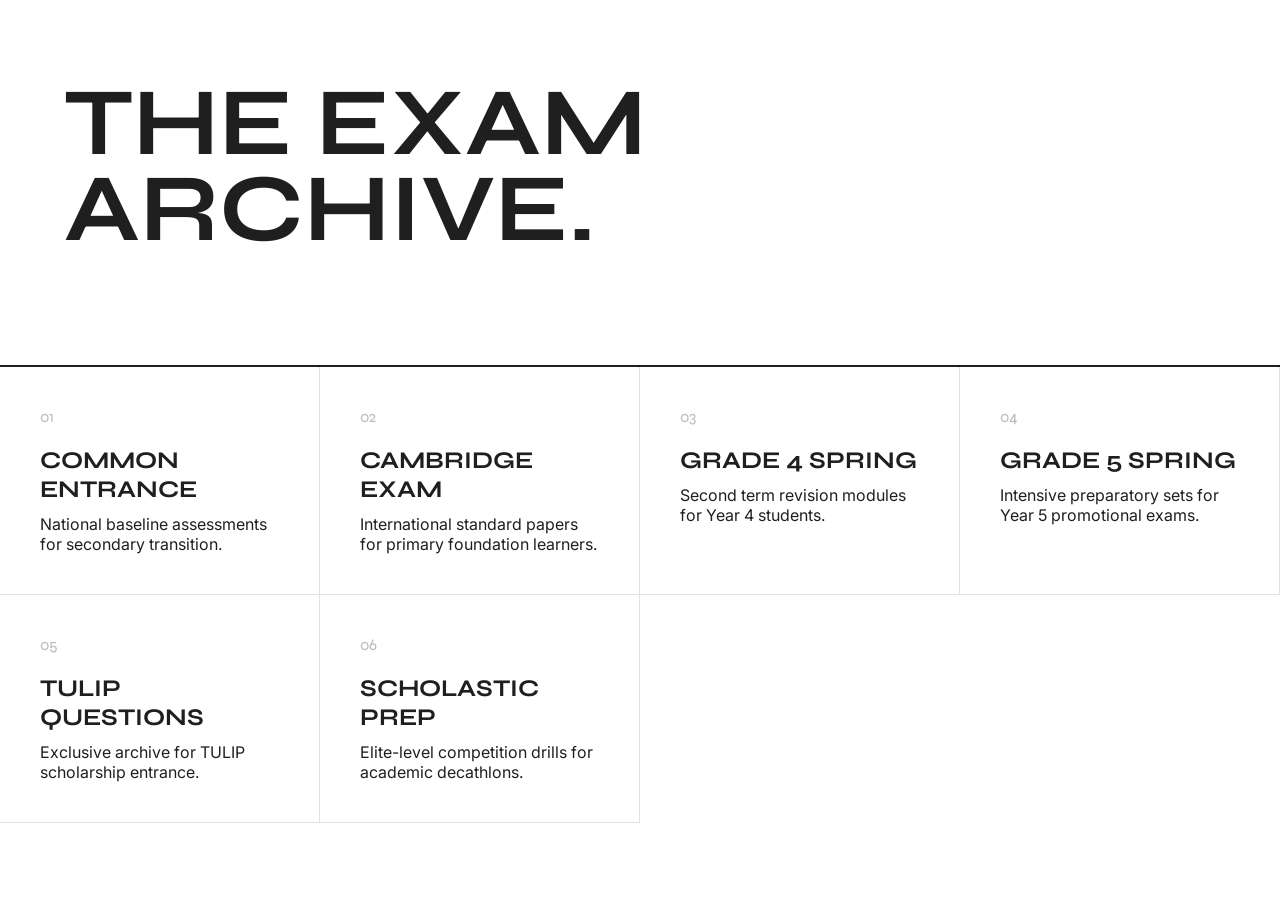
==== index.html @ a0274785 "update" ====
<!DOCTYPE html>
<html lang="en">
<head>
    <meta charset="UTF-8">
    <meta name="viewport" content="width=device-width, initial-scale=1.0">
    <title>Prep Portal | 2026</title>
    
    <link rel="preconnect" href="https://fonts.googleapis.com">
    <link rel="preconnect" href="https://fonts.gstatic.com" crossorigin>
    <link href="https://fonts.googleapis.com/css2?family=Inter:wght@400;500&family=Syne:wght@800&display=swap" rel="stylesheet">

    <style>
        :root {
            --bg-color: #ffffff;
            --app-bg: #f3f4f6;
            --primary-blue: #0b57d0;
            --text-main: #1f1f1f;
            --text-light: #444746;
            --border-color: #e0e2e0;
        }

        * { box-sizing: border-box; margin: 0; padding: 0; }
        
        body {
            font-family: 'Inter', sans-serif;
            background-color: var(--bg-color);
            color: var(--text-main);
            overflow-x: hidden;
        }

        header { padding: 80px 5%; }

        h1 {
            font-family: 'Syne', sans-serif;
            font-size: clamp(2.5rem, 10vw, 6rem);
            line-height: 0.9;
            text-transform: uppercase;
            margin-bottom: 2rem;
        }

        /* Responsive Grid Logic */
        .main-content { border-top: 2px solid var(--text-main); }
        .grid {
            display: grid;
            grid-template-columns: repeat(auto-fit, minmax(300px, 1fr));
        }

        .card {
            border-right: 1px solid var(--border-color);
            border-bottom: 1px solid var(--border-color);
            padding: 40px;
            text-decoration: none;
            color: inherit;
            position: relative;
            background: var(--bg-color);
            transition: background 0.4s ease;
        }

        /* Hover animation remains punchy */
        .card::before {
            content: '';
            position: absolute;
            top: 0; left: 0; width: 100%; height: 0;
            background: var(--primary-blue);
            transition: height 0.3s ease;
        }
        .card:hover::before { height: 100%; }
        .card:hover { color: white; }

        .card-inner { position: relative; z-index: 1; }
        .card-num { font-family: 'Syne', sans-serif; opacity: 0.3; display: block; margin-bottom: 20px; }
        .card h2 { font-family: 'Syne', sans-serif; font-size: 1.5rem; text-transform: uppercase; margin-bottom: 10px; }

        /* Media Query for Mobile Optimization */
        @media (max-width: 600px) {
            header { padding: 40px 5%; }
            .card { padding: 30px; }
            h1 { margin-bottom: 1rem; }
        }
    </style>
</head>
<body>

    <header>
        <h1>The Exam<br>Archive.</h1>
    </header>

    
    <main class="main-content">
        <div class="grid">
            <a href="#" class="card">
                <div class="card-inner">
                    <span class="card-num">01</span>
                    <h2>Common Entrance</h2>
                    <p>National baseline assessments for secondary transition.</p>
                </div>
            </a>
            <a href="#" class="card">
                <div class="card-inner">
                    <span class="card-num">02</span>
                    <h2>Cambridge Exam</h2>
                    <p>International standard papers for primary foundation learners.</p>
                </div>
            </a>
            <a href="#" class="card">
                <div class="card-inner">
                    <span class="card-num">03</span>
                    <h2>Grade 4 Spring</h2>
                    <p>Second term revision modules for Year 4 students.</p>
                </div>
            </a>
            <a href="./Grade-5-Exam/index.html" class="card">
                <div class="card-inner">
                    <span class="card-num">04</span>
                    <h2>Grade 5 Spring</h2>
                    <p>Intensive preparatory sets for Year 5 promotional exams.</p>
                </div>
            </a>
            <a href="#" class="card">
                <div class="card-inner">
                    <span class="card-num">05</span>
                    <h2>TULIP Questions</h2>
                    <p>Exclusive archive for TULIP scholarship entrance.</p>
                </div>
            </a>
            <a href="#" class="card">
                <div class="card-inner">
                    <span class="card-num">06</span>
                    <h2>Scholastic Prep</h2>
                    <p>Elite-level competition drills for academic decathlons.</p>
                </div>
            </a>
        </div>
    </main>
</body>
</html>
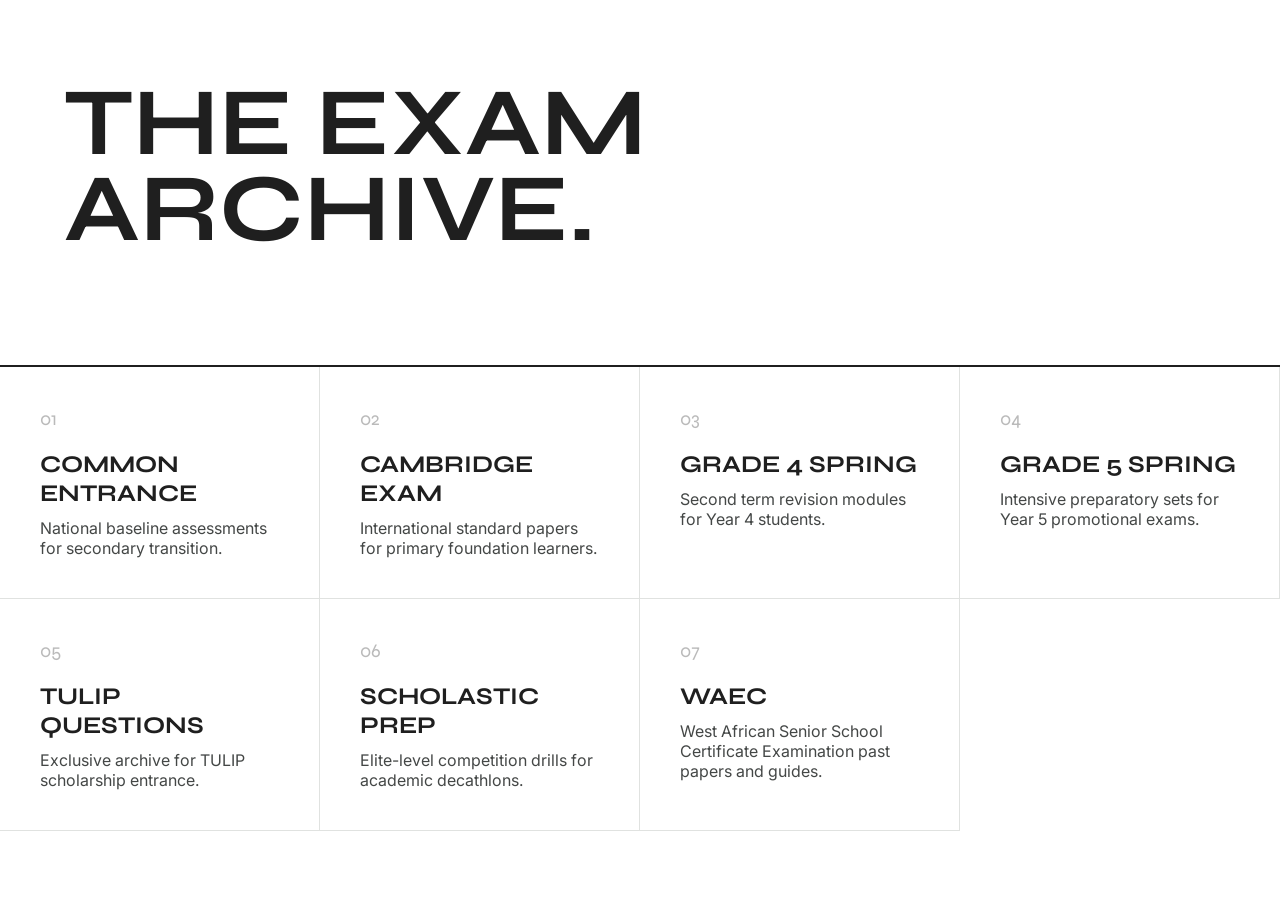
==== commit c92cf35e: "update" ====
--- a/index.html
+++ b/index.html
@@ -12,11 +12,11 @@
     <style>
         :root {
             --bg-color: #ffffff;
-            --app-bg: #f3f4f6;
             --primary-blue: #0b57d0;
             --text-main: #1f1f1f;
             --text-light: #444746;
             --border-color: #e0e2e0;
+            --cb: cubic-bezier(0.22, 1, 0.36, 1);
         }
 
         * { box-sizing: border-box; margin: 0; padding: 0; }
@@ -26,7 +26,11 @@
             background-color: var(--bg-color);
             color: var(--text-main);
             overflow-x: hidden;
+            opacity: 0;
+            transition: opacity 0.5s ease;
         }
+
+        body.active { opacity: 1; }
 
         header { padding: 80px 5%; }
 
@@ -38,7 +42,15 @@
             margin-bottom: 2rem;
         }
 
-        /* Responsive Grid Logic */
+        /* Character Animation */
+        .char-wrapper { display: inline-block; overflow: hidden; vertical-align: bottom; }
+        .char {
+            display: inline-block;
+            transform: translateY(110%);
+            transition: transform 1s var(--cb);
+        }
+        .active .char { transform: translateY(0); }
+
         .main-content { border-top: 2px solid var(--text-main); }
         .grid {
             display: grid;
@@ -53,84 +65,125 @@
             color: inherit;
             position: relative;
             background: var(--bg-color);
-            transition: background 0.4s ease;
+            opacity: 0;
+            transform: translateY(30px);
+            transition: opacity 0.8s var(--cb), transform 0.8s var(--cb), background 0.4s ease, color 0.4s ease;
         }
 
-        /* Hover animation remains punchy */
+        .active .card { opacity: 1; transform: translateY(0); }
+
         .card::before {
             content: '';
             position: absolute;
             top: 0; left: 0; width: 100%; height: 0;
             background: var(--primary-blue);
-            transition: height 0.3s ease;
+            transition: height 0.4s var(--cb);
+            z-index: 0;
         }
+
         .card:hover::before { height: 100%; }
         .card:hover { color: white; }
+        .card:hover .card-num { color: white; opacity: 0.7; }
 
         .card-inner { position: relative; z-index: 1; }
-        .card-num { font-family: 'Syne', sans-serif; opacity: 0.3; display: block; margin-bottom: 20px; }
-        .card h2 { font-family: 'Syne', sans-serif; font-size: 1.5rem; text-transform: uppercase; margin-bottom: 10px; }
+        .card-num { 
+            font-family: 'Syne', sans-serif; 
+            opacity: 0.3; 
+            display: block; 
+            margin-bottom: 20px; 
+            font-size: 1.2rem;
+            transition: color 0.4s ease;
+        }
 
-        /* Media Query for Mobile Optimization */
+        .card h2 { 
+            font-family: 'Syne', sans-serif; 
+            font-size: 1.5rem; 
+            text-transform: uppercase; 
+            margin-bottom: 10px; 
+        }
+
+        .card p { color: var(--text-light); transition: color 0.4s ease; }
+        .card:hover p { color: white; }
+
         @media (max-width: 600px) {
             header { padding: 40px 5%; }
             .card { padding: 30px; }
-            h1 { margin-bottom: 1rem; }
         }
     </style>
 </head>
 <body>
 
     <header>
-        <h1>The Exam<br>Archive.</h1>
+        <h1 id="main-title">The Exam<br>Archive.</h1>
     </header>
 
-    
     <main class="main-content">
-        <div class="grid">
-            <a href="#" class="card">
-                <div class="card-inner">
-                    <span class="card-num">01</span>
-                    <h2>Common Entrance</h2>
-                    <p>National baseline assessments for secondary transition.</p>
-                </div>
-            </a>
-            <a href="#" class="card">
-                <div class="card-inner">
-                    <span class="card-num">02</span>
-                    <h2>Cambridge Exam</h2>
-                    <p>International standard papers for primary foundation learners.</p>
-                </div>
-            </a>
-            <a href="#" class="card">
-                <div class="card-inner">
-                    <span class="card-num">03</span>
-                    <h2>Grade 4 Spring</h2>
-                    <p>Second term revision modules for Year 4 students.</p>
-                </div>
-            </a>
-            <a href="./Grade-5-Exam/index.html" class="card">
-                <div class="card-inner">
-                    <span class="card-num">04</span>
-                    <h2>Grade 5 Spring</h2>
-                    <p>Intensive preparatory sets for Year 5 promotional exams.</p>
-                </div>
-            </a>
-            <a href="#" class="card">
-                <div class="card-inner">
-                    <span class="card-num">05</span>
-                    <h2>TULIP Questions</h2>
-                    <p>Exclusive archive for TULIP scholarship entrance.</p>
-                </div>
-            </a>
-            <a href="#" class="card">
-                <div class="card-inner">
-                    <span class="card-num">06</span>
-                    <h2>Scholastic Prep</h2>
-                    <p>Elite-level competition drills for academic decathlons.</p>
-                </div>
-            </a>
-        </div>
+        <div class="grid" id="exam-grid"></div>
     </main>
+
+    <script>
+        const examData = [
+    { id: "01", title: "Common Entrance", desc: "National baseline assessments for secondary transition.", link: "#" },
+    { id: "02", title: "Cambridge Exam", desc: "International standard papers for primary foundation learners.", link: "#" },
+    { id: "03", title: "Grade 4 Spring", desc: "Second term revision modules for Year 4 students.", link: "#" },
+    { id: "04", title: "Grade 5 Spring", desc: "Intensive preparatory sets for Year 5 promotional exams.", link: "./Grade-5-Exam/index.html" },
+    { id: "05", title: "TULIP Questions", desc: "Exclusive archive for TULIP scholarship entrance.", link: "#" },
+    { id: "06", title: "Scholastic Prep", desc: "Elite-level competition drills for academic decathlons.", link: "#" },
+    { id: "07", title: "WAEC", desc: "West African Senior School Certificate Examination past papers and guides.", link: "#" }
+];
+
+
+        const grid = document.getElementById('exam-grid');
+        const title = document.getElementById('main-title');
+
+        // 1. Advanced Text Animation Logic
+        const splitText = (element) => {
+            const lines = element.innerHTML.split('<br>');
+            element.innerHTML = '';
+            
+            lines.forEach((line, lineIdx) => {
+                const lineDiv = document.createElement('div');
+                lineDiv.style.display = 'block';
+
+                line.split('').forEach((char, charIdx) => {
+                    const wrapper = document.createElement('span');
+                    wrapper.className = 'char-wrapper';
+                    const span = document.createElement('span');
+                    span.className = 'char';
+                    span.innerHTML = char === ' ' ? '&nbsp;' : char;
+                    span.style.transitionDelay = `${(lineIdx * 0.2) + (charIdx * 0.03)}s`;
+                    wrapper.appendChild(span);
+                    lineDiv.appendChild(wrapper);
+                });
+                element.appendChild(lineDiv);
+            });
+        };
+
+        // 2. Dynamic Grid Injection
+        const initGrid = () => {
+            examData.forEach((item, index) => {
+                const card = document.createElement('a');
+                card.href = item.link;
+                card.className = 'card';
+                card.style.transitionDelay = `${0.5 + (index * 0.1)}s`;
+                
+                card.innerHTML = `
+                    <div class="card-inner">
+                        <span class="card-num">${item.id}</span>
+                        <h2>${item.title}</h2>
+                        <p>${item.desc}</p>
+                    </div>
+                `;
+                grid.appendChild(card);
+            });
+        };
+
+        splitText(title);
+        initGrid();
+
+        window.onload = () => {
+            document.body.classList.add('active');
+        };
+    </script>
 </body>
 </html>
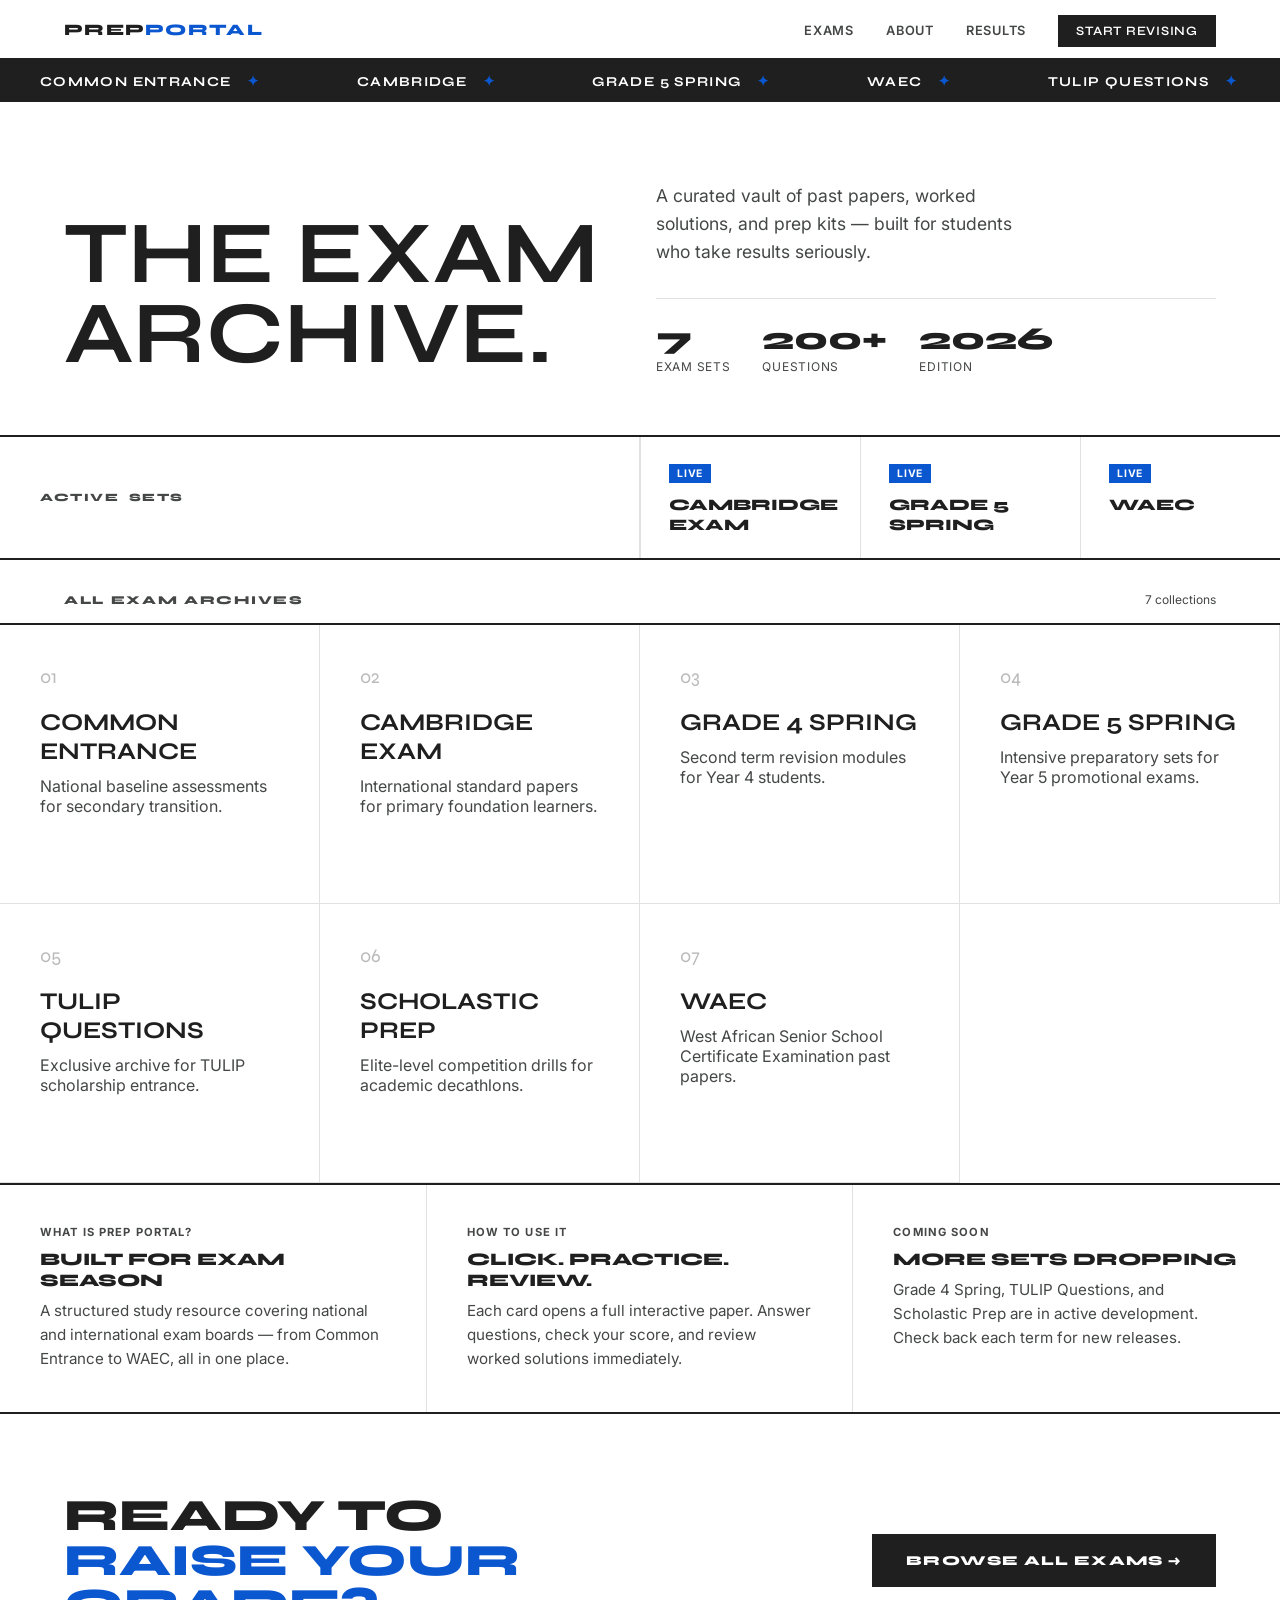
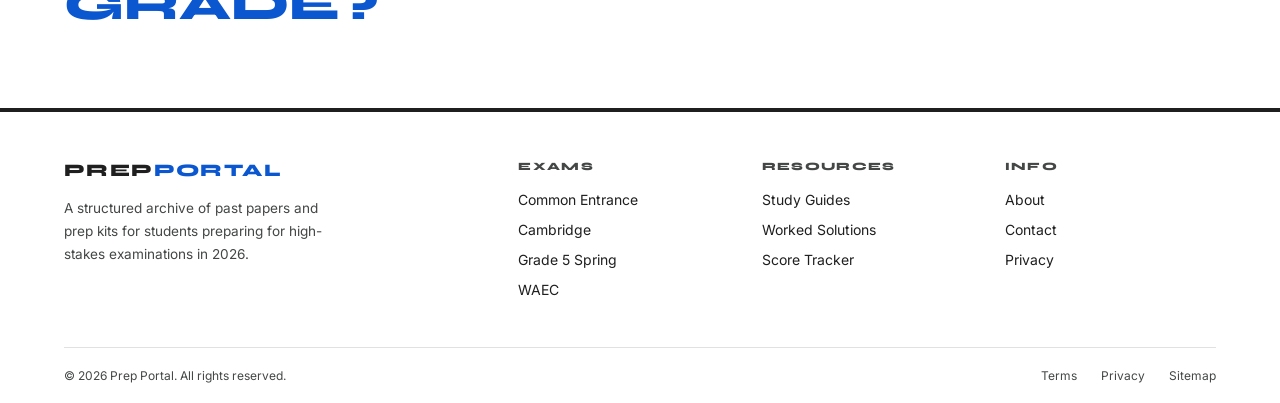
==== commit 16f8f87b: "update index.html" ====
--- a/index.html
+++ b/index.html
@@ -7,42 +7,171 @@
     
     <link rel="preconnect" href="https://fonts.googleapis.com">
     <link rel="preconnect" href="https://fonts.gstatic.com" crossorigin>
-    <link href="https://fonts.googleapis.com/css2?family=Inter:wght@400;500&family=Syne:wght@800&display=swap" rel="stylesheet">
+    <link href="https://fonts.googleapis.com/css2?family=Inter:wght@400;500;600&family=Syne:wght@700;800&display=swap" rel="stylesheet">
 
     <style>
         :root {
-            --bg-color: #ffffff;
-            --primary-blue: #0b57d0;
-            --text-main: #1f1f1f;
-            --text-light: #444746;
-            --border-color: #e0e2e0;
+            --bg: #ffffff;
+            --ink: #1f1f1f;
+            --blue: #0b57d0;
+            --muted: #444746;
+            --rule: #e0e2e0;
             --cb: cubic-bezier(0.22, 1, 0.36, 1);
         }
 
-        * { box-sizing: border-box; margin: 0; padding: 0; }
-        
+        *, *::before, *::after { box-sizing: border-box; margin: 0; padding: 0; }
+
+        html { scroll-behavior: smooth; }
+
         body {
             font-family: 'Inter', sans-serif;
-            background-color: var(--bg-color);
-            color: var(--text-main);
+            background: var(--bg);
+            color: var(--ink);
             overflow-x: hidden;
             opacity: 0;
             transition: opacity 0.5s ease;
         }
-
         body.active { opacity: 1; }
 
-        header { padding: 80px 5%; }
-
-        h1 {
-            font-family: 'Syne', sans-serif;
-            font-size: clamp(2.5rem, 10vw, 6rem);
-            line-height: 0.9;
-            text-transform: uppercase;
-            margin-bottom: 2rem;
-        }
-
-        /* Character Animation */
+        /* ─── NAV ─── */
+        nav {
+            position: fixed;
+            top: 0; left: 0; right: 0;
+            z-index: 100;
+            display: flex;
+            align-items: center;
+            justify-content: space-between;
+            padding: 0 5%;
+            height: 60px;
+            background: var(--bg);
+            border-bottom: 2px solid var(--ink);
+            transition: background 0.3s ease;
+        }
+
+        .nav-logo {
+            font-family: 'Syne', sans-serif;
+            font-weight: 800;
+            font-size: 1rem;
+            text-transform: uppercase;
+            letter-spacing: 0.08em;
+            text-decoration: none;
+            color: var(--ink);
+        }
+
+        .nav-logo span { color: var(--blue); }
+
+        .nav-links {
+            display: flex;
+            align-items: center;
+            gap: 2rem;
+            list-style: none;
+        }
+
+        .nav-links a {
+            font-size: 0.8rem;
+            font-weight: 600;
+            letter-spacing: 0.06em;
+            text-transform: uppercase;
+            text-decoration: none;
+            color: var(--muted);
+            transition: color 0.2s ease;
+        }
+
+        .nav-links a:hover { color: var(--ink); }
+
+        .nav-cta {
+            font-family: 'Syne', sans-serif;
+            font-weight: 800;
+            font-size: 0.75rem;
+            text-transform: uppercase;
+            letter-spacing: 0.06em;
+            text-decoration: none;
+            color: var(--bg) !important;
+            background: var(--ink);
+            padding: 8px 18px;
+            transition: background 0.2s ease, color 0.2s ease !important;
+        }
+        .nav-cta:hover { background: var(--blue) !important; }
+
+        /* hamburger */
+        .nav-toggle {
+            display: none;
+            flex-direction: column;
+            gap: 5px;
+            cursor: pointer;
+            padding: 4px;
+        }
+        .nav-toggle span {
+            width: 24px;
+            height: 2px;
+            background: var(--ink);
+            transition: transform 0.3s ease, opacity 0.3s ease;
+        }
+        .nav-toggle.open span:nth-child(1) { transform: translateY(7px) rotate(45deg); }
+        .nav-toggle.open span:nth-child(2) { opacity: 0; }
+        .nav-toggle.open span:nth-child(3) { transform: translateY(-7px) rotate(-45deg); }
+
+        @media (max-width: 700px) {
+            .nav-links { display: none; flex-direction: column; gap: 0; position: absolute; top: 60px; left: 0; right: 0; background: var(--bg); border-bottom: 2px solid var(--ink); }
+            .nav-links.open { display: flex; }
+            .nav-links li { border-top: 1px solid var(--rule); }
+            .nav-links a { display: block; padding: 16px 5%; }
+            .nav-toggle { display: flex; }
+        }
+
+        /* ─── TICKER ─── */
+        .ticker {
+            margin-top: 60px;
+            border-bottom: 2px solid var(--ink);
+            overflow: hidden;
+            background: var(--ink);
+            color: var(--bg);
+            padding: 10px 0;
+            white-space: nowrap;
+        }
+
+        .ticker-track {
+            display: inline-flex;
+            animation: ticker-scroll 30s linear infinite;
+        }
+
+        .ticker-item {
+            font-family: 'Syne', sans-serif;
+            font-weight: 700;
+            font-size: 0.85rem;
+            text-transform: uppercase;
+            letter-spacing: 0.1em;
+            padding: 0 2.5rem;
+        }
+
+        .ticker-dot {
+            color: var(--blue);
+            padding: 0 1rem;
+        }
+
+        @keyframes ticker-scroll {
+            0%   { transform: translateX(0); }
+            100% { transform: translateX(-50%); }
+        }
+
+        /* ─── HERO / HEADER ─── */
+        header {
+            padding: 80px 5% 60px;
+            display: grid;
+            grid-template-columns: 1fr 1fr;
+            align-items: end;
+            gap: 2rem;
+            border-bottom: 2px solid var(--ink);
+        }
+
+        .hero-left h1 {
+            font-family: 'Syne', sans-serif;
+            font-size: clamp(2.5rem, 9vw, 5.5rem);
+            line-height: 0.92;
+            text-transform: uppercase;
+        }
+
+        /* Character animation */
         .char-wrapper { display: inline-block; overflow: hidden; vertical-align: bottom; }
         .char {
             display: inline-block;
@@ -51,23 +180,172 @@
         }
         .active .char { transform: translateY(0); }
 
-        .main-content { border-top: 2px solid var(--text-main); }
+        .hero-right {
+            opacity: 0;
+            transform: translateY(20px);
+            transition: opacity 1s var(--cb) 0.6s, transform 1s var(--cb) 0.6s;
+        }
+        .active .hero-right { opacity: 1; transform: translateY(0); }
+
+        .hero-tagline {
+            font-size: clamp(0.9rem, 1.5vw, 1.1rem);
+            color: var(--muted);
+            line-height: 1.6;
+            max-width: 380px;
+            margin-bottom: 2rem;
+        }
+
+        .hero-stat-row {
+            display: flex;
+            gap: 2rem;
+            border-top: 1px solid var(--rule);
+            padding-top: 1.5rem;
+        }
+
+        .hero-stat strong {
+            font-family: 'Syne', sans-serif;
+            font-weight: 800;
+            font-size: 2rem;
+            display: block;
+            line-height: 1;
+        }
+
+        .hero-stat span {
+            font-size: 0.75rem;
+            text-transform: uppercase;
+            letter-spacing: 0.06em;
+            color: var(--muted);
+        }
+
+        @media (max-width: 700px) {
+            header { grid-template-columns: 1fr; padding: 40px 5% 40px; }
+            .hero-stat-row { gap: 1.2rem; }
+        }
+
+        /* ─── FEATURED BAND ─── */
+        .featured-band {
+            display: grid;
+            grid-template-columns: 1fr 1fr;
+            border-bottom: 2px solid var(--ink);
+        }
+
+        .featured-label {
+            padding: 20px 40px;
+            border-right: 1px solid var(--rule);
+            display: flex;
+            align-items: center;
+        }
+
+        .featured-label span {
+            font-family: 'Syne', sans-serif;
+            font-weight: 800;
+            font-size: 0.7rem;
+            text-transform: uppercase;
+            letter-spacing: 0.14em;
+            color: var(--muted);
+        }
+
+        .featured-cards {
+            display: flex;
+            overflow-x: auto;
+            scrollbar-width: none;
+        }
+        .featured-cards::-webkit-scrollbar { display: none; }
+
+        .feat-card {
+            flex: 0 0 220px;
+            padding: 24px 28px;
+            border-left: 1px solid var(--rule);
+            text-decoration: none;
+            color: inherit;
+            transition: background 0.3s var(--cb);
+            position: relative;
+            overflow: hidden;
+        }
+
+        .feat-card::after {
+            content: '';
+            position: absolute;
+            bottom: 0; left: 0; right: 0; height: 0;
+            background: var(--blue);
+            transition: height 0.4s var(--cb);
+            z-index: 0;
+        }
+
+        .feat-card:hover::after { height: 100%; }
+        .feat-card:hover { color: white; }
+
+        .feat-card-inner { position: relative; z-index: 1; }
+        .feat-badge {
+            display: inline-block;
+            font-size: 0.65rem;
+            font-weight: 700;
+            text-transform: uppercase;
+            letter-spacing: 0.08em;
+            background: var(--blue);
+            color: white;
+            padding: 3px 8px;
+            margin-bottom: 12px;
+            transition: background 0.3s ease;
+        }
+        .feat-card:hover .feat-badge { background: rgba(255,255,255,0.25); }
+
+        .feat-card h3 {
+            font-family: 'Syne', sans-serif;
+            font-weight: 800;
+            font-size: 1rem;
+            text-transform: uppercase;
+            line-height: 1.2;
+        }
+
+        @media (max-width: 700px) {
+            .featured-band { grid-template-columns: 1fr; }
+            .featured-label { border-right: none; border-bottom: 1px solid var(--rule); padding: 16px 24px; }
+        }
+
+        /* ─── SECTION LABEL ─── */
+        .section-header {
+            display: flex;
+            align-items: baseline;
+            justify-content: space-between;
+            padding: 32px 5% 0;
+            border-bottom: 2px solid var(--ink);
+            padding-bottom: 16px;
+        }
+
+        .section-header h2 {
+            font-family: 'Syne', sans-serif;
+            font-weight: 800;
+            font-size: 0.75rem;
+            text-transform: uppercase;
+            letter-spacing: 0.14em;
+            color: var(--muted);
+        }
+
+        .section-header span {
+            font-size: 0.75rem;
+            color: var(--muted);
+        }
+
+        /* ─── EXAM GRID (original) ─── */
+        .main-content { }
         .grid {
             display: grid;
             grid-template-columns: repeat(auto-fit, minmax(300px, 1fr));
         }
 
         .card {
-            border-right: 1px solid var(--border-color);
-            border-bottom: 1px solid var(--border-color);
+            border-right: 1px solid var(--rule);
+            border-bottom: 1px solid var(--rule);
             padding: 40px;
             text-decoration: none;
             color: inherit;
             position: relative;
-            background: var(--bg-color);
+            background: var(--bg);
             opacity: 0;
             transform: translateY(30px);
             transition: opacity 0.8s var(--cb), transform 0.8s var(--cb), background 0.4s ease, color 0.4s ease;
+            overflow: hidden;
         }
 
         .active .card { opacity: 1; transform: translateY(0); }
@@ -76,7 +354,7 @@
             content: '';
             position: absolute;
             top: 0; left: 0; width: 100%; height: 0;
-            background: var(--primary-blue);
+            background: var(--blue);
             transition: height 0.4s var(--cb);
             z-index: 0;
         }
@@ -86,104 +364,463 @@
         .card:hover .card-num { color: white; opacity: 0.7; }
 
         .card-inner { position: relative; z-index: 1; }
-        .card-num { 
-            font-family: 'Syne', sans-serif; 
-            opacity: 0.3; 
-            display: block; 
-            margin-bottom: 20px; 
+        .card-num {
+            font-family: 'Syne', sans-serif;
+            opacity: 0.3;
+            display: block;
+            margin-bottom: 20px;
             font-size: 1.2rem;
             transition: color 0.4s ease;
         }
 
-        .card h2 { 
-            font-family: 'Syne', sans-serif; 
-            font-size: 1.5rem; 
-            text-transform: uppercase; 
-            margin-bottom: 10px; 
-        }
-
-        .card p { color: var(--text-light); transition: color 0.4s ease; }
+        .card h2 {
+            font-family: 'Syne', sans-serif;
+            font-size: 1.5rem;
+            text-transform: uppercase;
+            margin-bottom: 10px;
+        }
+
+        .card p { color: var(--muted); transition: color 0.4s ease; }
         .card:hover p { color: white; }
 
+        .card-arrow {
+            display: inline-block;
+            margin-top: 20px;
+            font-size: 1.4rem;
+            opacity: 0;
+            transform: translateX(-10px);
+            transition: opacity 0.3s ease, transform 0.3s var(--cb);
+        }
+        .card:hover .card-arrow { opacity: 1; transform: translateX(0); }
+
         @media (max-width: 600px) {
-            header { padding: 40px 5%; }
             .card { padding: 30px; }
         }
+
+        /* ─── INFO STRIP ─── */
+        .info-strip {
+            display: grid;
+            grid-template-columns: repeat(3, 1fr);
+            border-top: 2px solid var(--ink);
+            border-bottom: 2px solid var(--ink);
+        }
+
+        .info-cell {
+            padding: 40px;
+            border-right: 1px solid var(--rule);
+        }
+
+        .info-cell:last-child { border-right: none; }
+
+        .info-cell .label {
+            font-size: 0.7rem;
+            font-weight: 700;
+            text-transform: uppercase;
+            letter-spacing: 0.1em;
+            color: var(--muted);
+            margin-bottom: 10px;
+        }
+
+        .info-cell p {
+            font-size: 0.95rem;
+            line-height: 1.6;
+            color: var(--muted);
+        }
+
+        .info-cell h3 {
+            font-family: 'Syne', sans-serif;
+            font-weight: 800;
+            font-size: 1.1rem;
+            text-transform: uppercase;
+            margin-bottom: 8px;
+        }
+
+        @media (max-width: 700px) {
+            .info-strip { grid-template-columns: 1fr; }
+            .info-cell { border-right: none; border-bottom: 1px solid var(--rule); padding: 28px 24px; }
+            .info-cell:last-child { border-bottom: none; }
+        }
+
+        /* ─── CTA BAND ─── */
+        .cta-band {
+            padding: 80px 5%;
+            display: flex;
+            align-items: center;
+            justify-content: space-between;
+            gap: 2rem;
+            border-bottom: 2px solid var(--ink);
+        }
+
+        .cta-band h2 {
+            font-family: 'Syne', sans-serif;
+            font-weight: 800;
+            font-size: clamp(1.5rem, 4vw, 2.8rem);
+            text-transform: uppercase;
+            line-height: 1;
+            max-width: 560px;
+        }
+
+        .cta-band h2 em {
+            font-style: normal;
+            color: var(--blue);
+        }
+
+        .cta-btn {
+            flex-shrink: 0;
+            font-family: 'Syne', sans-serif;
+            font-weight: 800;
+            font-size: 0.85rem;
+            text-transform: uppercase;
+            letter-spacing: 0.08em;
+            text-decoration: none;
+            color: var(--bg);
+            background: var(--ink);
+            padding: 16px 32px;
+            border: 2px solid var(--ink);
+            transition: background 0.25s ease, color 0.25s ease;
+        }
+
+        .cta-btn:hover { background: var(--blue); border-color: var(--blue); }
+
+        @media (max-width: 700px) {
+            .cta-band { flex-direction: column; align-items: flex-start; padding: 48px 5%; }
+        }
+
+        /* ─── FOOTER ─── */
+        footer {
+            border-top: 2px solid var(--ink);
+            padding: 0 5%;
+        }
+
+        .footer-top {
+            display: grid;
+            grid-template-columns: 2fr 1fr 1fr 1fr;
+            gap: 2rem;
+            padding: 48px 0;
+            border-bottom: 1px solid var(--rule);
+        }
+
+        .footer-brand .logo {
+            font-family: 'Syne', sans-serif;
+            font-weight: 800;
+            font-size: 1.1rem;
+            text-transform: uppercase;
+            letter-spacing: 0.08em;
+            display: block;
+            margin-bottom: 16px;
+        }
+
+        .footer-brand .logo span { color: var(--blue); }
+
+        .footer-brand p {
+            font-size: 0.85rem;
+            color: var(--muted);
+            line-height: 1.7;
+            max-width: 260px;
+        }
+
+        .footer-col h4 {
+            font-family: 'Syne', sans-serif;
+            font-weight: 800;
+            font-size: 0.7rem;
+            text-transform: uppercase;
+            letter-spacing: 0.12em;
+            color: var(--muted);
+            margin-bottom: 16px;
+        }
+
+        .footer-col ul { list-style: none; }
+
+        .footer-col ul li + li { margin-top: 10px; }
+
+        .footer-col ul a {
+            font-size: 0.875rem;
+            color: var(--ink);
+            text-decoration: none;
+            transition: color 0.2s ease;
+        }
+
+        .footer-col ul a:hover { color: var(--blue); }
+
+        .footer-bottom {
+            display: flex;
+            align-items: center;
+            justify-content: space-between;
+            padding: 20px 0;
+            gap: 1rem;
+        }
+
+        .footer-bottom p {
+            font-size: 0.75rem;
+            color: var(--muted);
+        }
+
+        .footer-bottom-links {
+            display: flex;
+            gap: 1.5rem;
+        }
+
+        .footer-bottom-links a {
+            font-size: 0.75rem;
+            color: var(--muted);
+            text-decoration: none;
+        }
+
+        .footer-bottom-links a:hover { color: var(--ink); }
+
+        @media (max-width: 800px) {
+            .footer-top { grid-template-columns: 1fr 1fr; }
+        }
+
+        @media (max-width: 500px) {
+            .footer-top { grid-template-columns: 1fr; }
+            .footer-bottom { flex-direction: column; align-items: flex-start; }
+        }
+
+        /* ─── SCROLL REVEAL ─── */
+        .reveal {
+            opacity: 0;
+            transform: translateY(24px);
+            transition: opacity 0.8s var(--cb), transform 0.8s var(--cb);
+        }
+        .reveal.visible { opacity: 1; transform: translateY(0); }
     </style>
 </head>
 <body>
 
+    <!-- ═══ NAV ═══ -->
+    <nav id="site-nav">
+        <a href="#" class="nav-logo">Prep<span>Portal</span></a>
+
+        <ul class="nav-links" id="nav-links">
+            <li><a href="#exams">Exams</a></li>
+            <li><a href="#about">About</a></li>
+            <li><a href="#">Results</a></li>
+            <li><a href="#" class="nav-cta">Start Revising</a></li>
+        </ul>
+
+        <div class="nav-toggle" id="nav-toggle" aria-label="Toggle menu">
+            <span></span><span></span><span></span>
+        </div>
+    </nav>
+
+    <!-- ═══ TICKER ═══ -->
+    <div class="ticker" aria-hidden="true">
+        <div class="ticker-track" id="ticker-track">
+            <!-- filled by JS -->
+        </div>
+    </div>
+
+    <!-- ═══ HERO ═══ -->
     <header>
-        <h1 id="main-title">The Exam<br>Archive.</h1>
+        <div class="hero-left">
+            <h1 id="main-title">The Exam<br>Archive.</h1>
+        </div>
+        <div class="hero-right">
+            <p class="hero-tagline">A curated vault of past papers, worked solutions, and prep kits — built for students who take results seriously.</p>
+            <div class="hero-stat-row">
+                <div class="hero-stat"><strong>7</strong><span>Exam Sets</span></div>
+                <div class="hero-stat"><strong>200+</strong><span>Questions</span></div>
+                <div class="hero-stat"><strong>2026</strong><span>Edition</span></div>
+            </div>
+        </div>
     </header>
 
+    <!-- ═══ FEATURED BAND ═══ -->
+    <div class="featured-band reveal">
+        <div class="featured-label">
+            <span>Active&nbsp;&nbsp;Sets</span>
+        </div>
+        <div class="featured-cards" id="featured-cards">
+            <!-- filled by JS -->
+        </div>
+    </div>
+
+    <!-- ═══ SECTION HEADER ═══ -->
+    <div class="section-header" id="exams">
+        <h2>All Exam Archives</h2>
+        <span>7 collections</span>
+    </div>
+
+    <!-- ═══ MAIN GRID (original) ═══ -->
     <main class="main-content">
         <div class="grid" id="exam-grid"></div>
     </main>
 
+    <!-- ═══ INFO STRIP ═══ -->
+    <section class="info-strip" id="about">
+        <div class="info-cell reveal">
+            <div class="label">What is Prep Portal?</div>
+            <h3>Built for Exam Season</h3>
+            <p>A structured study resource covering national and international exam boards — from Common Entrance to WAEC, all in one place.</p>
+        </div>
+        <div class="info-cell reveal" style="transition-delay: 0.15s">
+            <div class="label">How to use it</div>
+            <h3>Click. Practice. Review.</h3>
+            <p>Each card opens a full interactive paper. Answer questions, check your score, and review worked solutions immediately.</p>
+        </div>
+        <div class="info-cell reveal" style="transition-delay: 0.3s">
+            <div class="label">Coming soon</div>
+            <h3>More Sets Dropping</h3>
+            <p>Grade 4 Spring, TULIP Questions, and Scholastic Prep are in active development. Check back each term for new releases.</p>
+        </div>
+    </section>
+
+    <!-- ═══ CTA BAND ═══ -->
+    <section class="cta-band reveal">
+        <h2>Ready to <em>raise your grade?</em></h2>
+        <a href="#exams" class="cta-btn">Browse All Exams &rarr;</a>
+    </section>
+
+    <!-- ═══ FOOTER ═══ -->
+    <footer>
+        <div class="footer-top">
+            <div class="footer-brand">
+                <span class="logo">Prep<span>Portal</span></span>
+                <p>A structured archive of past papers and prep kits for students preparing for high-stakes examinations in 2026.</p>
+            </div>
+            <div class="footer-col">
+                <h4>Exams</h4>
+                <ul>
+                    <li><a href="#">Common Entrance</a></li>
+                    <li><a href="./Cambridge/index.html">Cambridge</a></li>
+                    <li><a href="./Grade-5-Exam/index.html">Grade 5 Spring</a></li>
+                    <li><a href="./WAEC/index.html">WAEC</a></li>
+                </ul>
+            </div>
+            <div class="footer-col">
+                <h4>Resources</h4>
+                <ul>
+                    <li><a href="#">Study Guides</a></li>
+                    <li><a href="#">Worked Solutions</a></li>
+                    <li><a href="#">Score Tracker</a></li>
+                </ul>
+            </div>
+            <div class="footer-col">
+                <h4>Info</h4>
+                <ul>
+                    <li><a href="#about">About</a></li>
+                    <li><a href="#">Contact</a></li>
+                    <li><a href="#">Privacy</a></li>
+                </ul>
+            </div>
+        </div>
+        <div class="footer-bottom">
+            <p>&copy; 2026 Prep Portal. All rights reserved.</p>
+            <div class="footer-bottom-links">
+                <a href="#">Terms</a>
+                <a href="#">Privacy</a>
+                <a href="#">Sitemap</a>
+            </div>
+        </div>
+    </footer>
+
     <script>
+        /* ── DATA ── */
         const examData = [
-    { id: "01", title: "Common Entrance", desc: "National baseline assessments for secondary transition.", link: "#" },
-    { id: "02", title: "Cambridge Exam", desc: "International standard papers for primary foundation learners.", link: "#" },
-    { id: "03", title: "Grade 4 Spring", desc: "Second term revision modules for Year 4 students.", link: "#" },
-    { id: "04", title: "Grade 5 Spring", desc: "Intensive preparatory sets for Year 5 promotional exams.", link: "./Grade-5-Exam/index.html" },
-    { id: "05", title: "TULIP Questions", desc: "Exclusive archive for TULIP scholarship entrance.", link: "#" },
-    { id: "06", title: "Scholastic Prep", desc: "Elite-level competition drills for academic decathlons.", link: "#" },
-    { id: "07", title: "WAEC", desc: "West African Senior School Certificate Examination past papers and guides.", link: "#" }
-];
-
-
+            { id: "01", title: "Common Entrance",  desc: "National baseline assessments for secondary transition.",             link: "#",                         live: false },
+            { id: "02", title: "Cambridge Exam",   desc: "International standard papers for primary foundation learners.",      link: "./Cambridge/index.html",    live: true  },
+            { id: "03", title: "Grade 4 Spring",   desc: "Second term revision modules for Year 4 students.",                  link: "#",                         live: false },
+            { id: "04", title: "Grade 5 Spring",   desc: "Intensive preparatory sets for Year 5 promotional exams.",           link: "./Grade-5-Exam/index.html", live: true  },
+            { id: "05", title: "TULIP Questions",  desc: "Exclusive archive for TULIP scholarship entrance.",                  link: "#",                         live: false },
+            { id: "06", title: "Scholastic Prep",  desc: "Elite-level competition drills for academic decathlons.",            link: "#",                         live: false },
+            { id: "07", title: "WAEC",             desc: "West African Senior School Certificate Examination past papers.",    link: "./WAEC/index.html",         live: true  },
+        ];
+
+        /* ── TICKER ── */
+        const tickerItems = [
+            "Common Entrance", "Cambridge", "Grade 5 Spring", "WAEC",
+            "TULIP Questions", "Scholastic Prep", "Grade 4 Spring",
+            "2026 Edition", "New Papers Added", "Interactive Quizzes",
+        ];
+
+        const tickerTrack = document.getElementById('ticker-track');
+        const fullList = [...tickerItems, ...tickerItems]; // double for seamless loop
+        fullList.forEach(t => {
+            const item = document.createElement('span');
+            item.className = 'ticker-item';
+            item.innerHTML = t + '<span class="ticker-dot">✦</span>';
+            tickerTrack.appendChild(item);
+        });
+
+        /* ── FEATURED BAND ── */
+        const liveExams = examData.filter(e => e.live);
+        const featuredCards = document.getElementById('featured-cards');
+        liveExams.forEach(item => {
+            const a = document.createElement('a');
+            a.href = item.link;
+            a.className = 'feat-card';
+            a.innerHTML = `
+                <div class="feat-card-inner">
+                    <span class="feat-badge">Live</span>
+                    <h3>${item.title}</h3>
+                </div>
+            `;
+            featuredCards.appendChild(a);
+        });
+
+        /* ── MAIN GRID ── */
         const grid = document.getElementById('exam-grid');
-        const title = document.getElementById('main-title');
-
-        // 1. Advanced Text Animation Logic
-        const splitText = (element) => {
-            const lines = element.innerHTML.split('<br>');
-            element.innerHTML = '';
-            
-            lines.forEach((line, lineIdx) => {
-                const lineDiv = document.createElement('div');
-                lineDiv.style.display = 'block';
-
-                line.split('').forEach((char, charIdx) => {
+        examData.forEach((item, index) => {
+            const card = document.createElement('a');
+            card.href = item.link;
+            card.className = 'card';
+            card.style.transitionDelay = `${0.5 + index * 0.1}s`;
+            card.innerHTML = `
+                <div class="card-inner">
+                    <span class="card-num">${item.id}</span>
+                    <h2>${item.title}</h2>
+                    <p>${item.desc}</p>
+                    <span class="card-arrow">→</span>
+                </div>
+            `;
+            grid.appendChild(card);
+        });
+
+        /* ── TITLE ANIMATION ── */
+        const splitText = el => {
+            const lines = el.innerHTML.split('<br>');
+            el.innerHTML = '';
+            lines.forEach((line, li) => {
+                const div = document.createElement('div');
+                div.style.display = 'block';
+                line.split('').forEach((char, ci) => {
                     const wrapper = document.createElement('span');
                     wrapper.className = 'char-wrapper';
                     const span = document.createElement('span');
                     span.className = 'char';
                     span.innerHTML = char === ' ' ? '&nbsp;' : char;
-                    span.style.transitionDelay = `${(lineIdx * 0.2) + (charIdx * 0.03)}s`;
+                    span.style.transitionDelay = `${li * 0.2 + ci * 0.03}s`;
                     wrapper.appendChild(span);
-                    lineDiv.appendChild(wrapper);
+                    div.appendChild(wrapper);
                 });
-                element.appendChild(lineDiv);
+                el.appendChild(div);
             });
         };
-
-        // 2. Dynamic Grid Injection
-        const initGrid = () => {
-            examData.forEach((item, index) => {
-                const card = document.createElement('a');
-                card.href = item.link;
-                card.className = 'card';
-                card.style.transitionDelay = `${0.5 + (index * 0.1)}s`;
-                
-                card.innerHTML = `
-                    <div class="card-inner">
-                        <span class="card-num">${item.id}</span>
-                        <h2>${item.title}</h2>
-                        <p>${item.desc}</p>
-                    </div>
-                `;
-                grid.appendChild(card);
-            });
-        };
-
-        splitText(title);
-        initGrid();
-
-        window.onload = () => {
-            document.body.classList.add('active');
-        };
+        splitText(document.getElementById('main-title'));
+
+        /* ── SCROLL REVEAL ── */
+        const revealObserver = new IntersectionObserver(entries => {
+            entries.forEach(e => { if (e.isIntersecting) { e.target.classList.add('visible'); revealObserver.unobserve(e.target); } });
+        }, { threshold: 0.12 });
+        document.querySelectorAll('.reveal').forEach(el => revealObserver.observe(el));
+
+        /* ── BOOT ── */
+        window.onload = () => document.body.classList.add('active');
+
+        /* ── NAV HAMBURGER ── */
+        const toggle = document.getElementById('nav-toggle');
+        const navLinks = document.getElementById('nav-links');
+        toggle.addEventListener('click', () => {
+            toggle.classList.toggle('open');
+            navLinks.classList.toggle('open');
+        });
+
+        /* ── NAV SCROLL SHADOW ── */
+        window.addEventListener('scroll', () => {
+            document.getElementById('site-nav').style.boxShadow =
+                window.scrollY > 10 ? '0 4px 0 0 #000' : 'none';
+        }, { passive: true });
     </script>
 </body>
 </html>
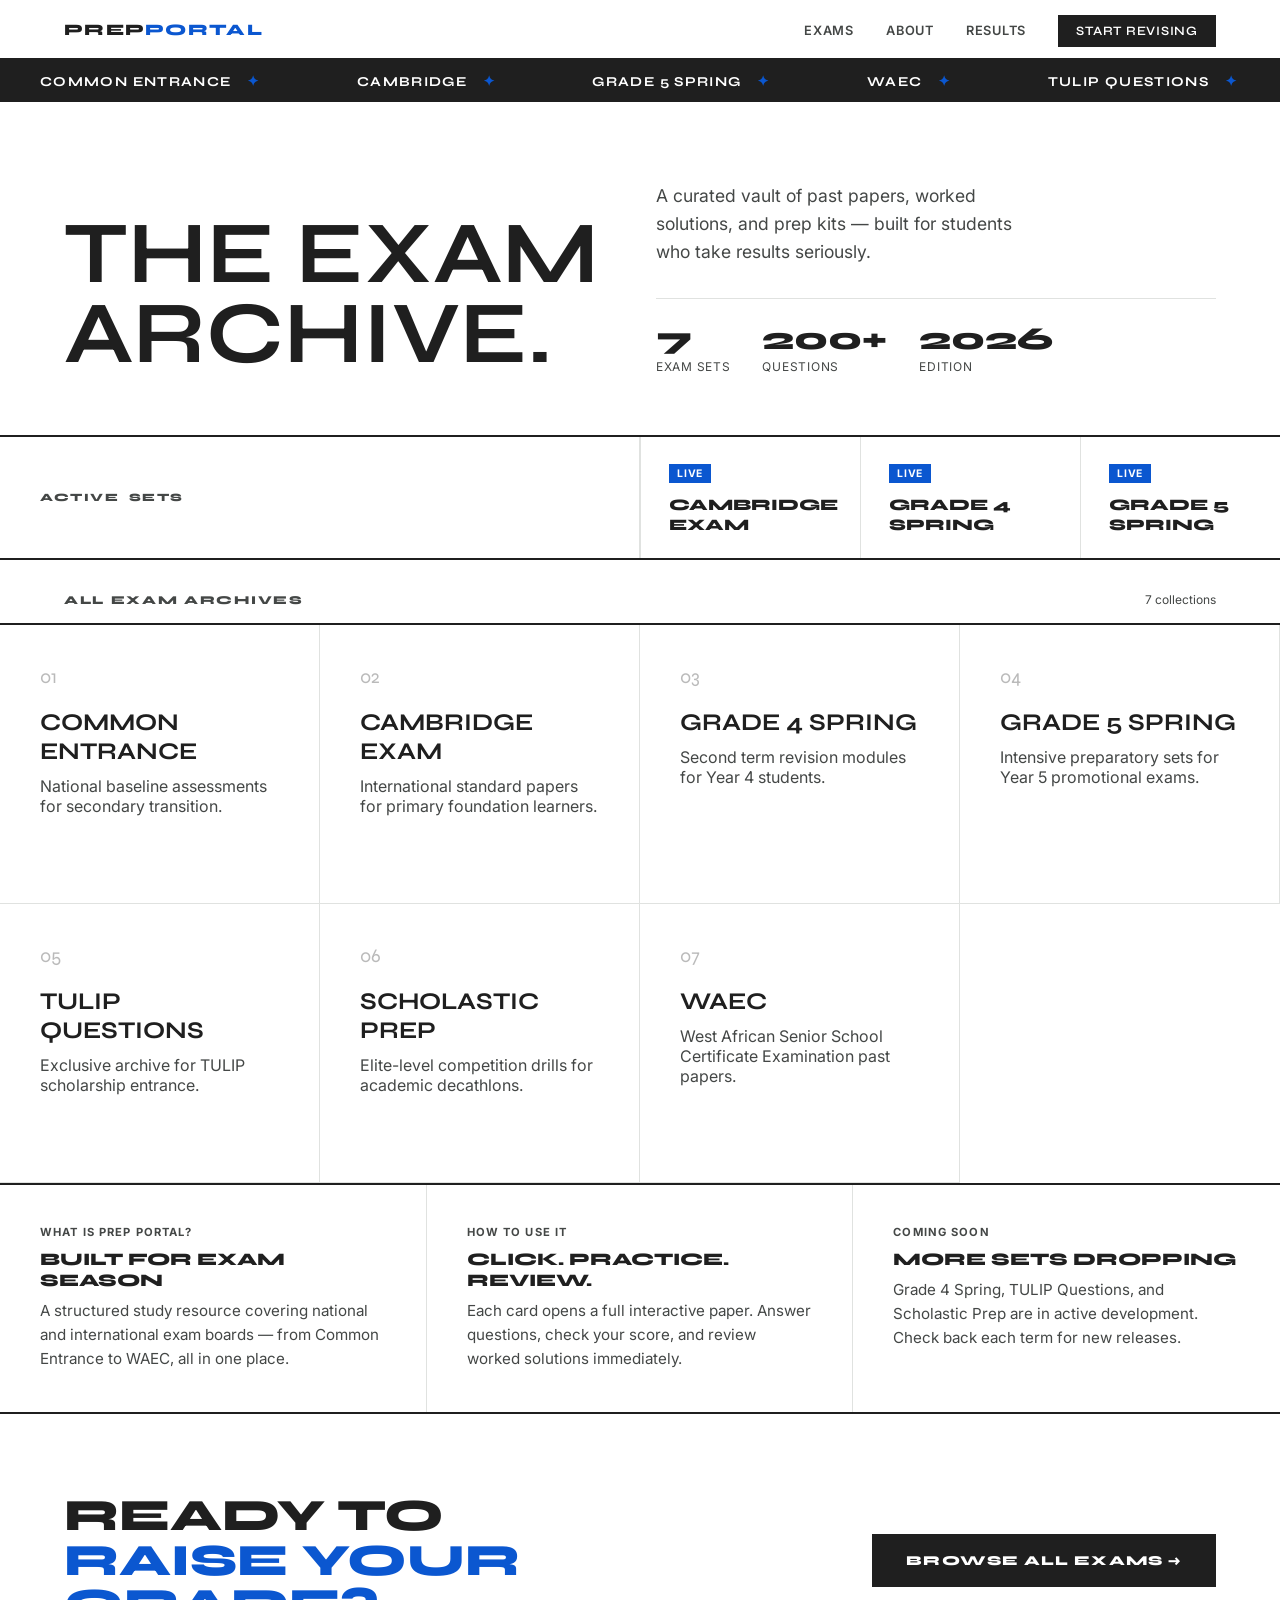
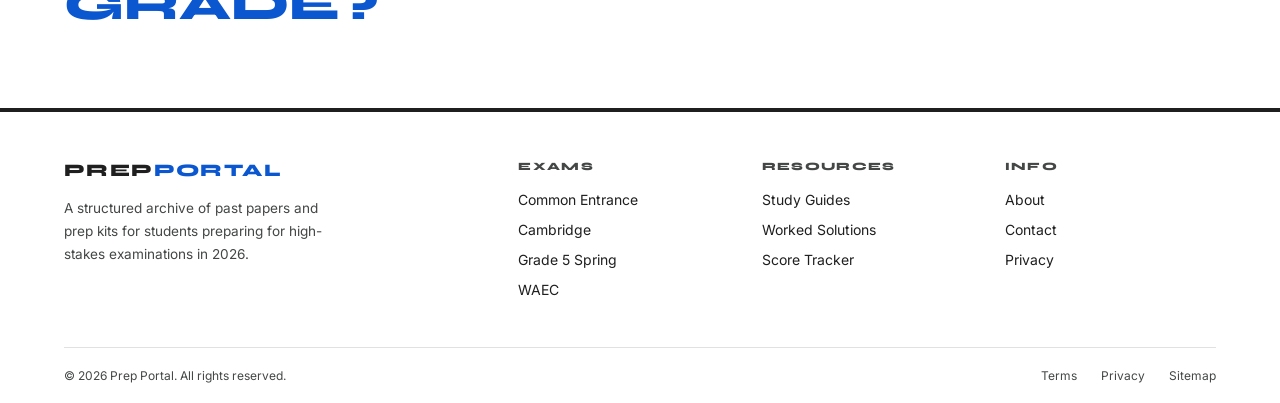
==== commit ae3477c3: "update" ====
--- a/index.html
+++ b/index.html
@@ -720,7 +720,7 @@
         const examData = [
             { id: "01", title: "Common Entrance",  desc: "National baseline assessments for secondary transition.",             link: "#",                         live: false },
             { id: "02", title: "Cambridge Exam",   desc: "International standard papers for primary foundation learners.",      link: "./Cambridge/index.html",    live: true  },
-            { id: "03", title: "Grade 4 Spring",   desc: "Second term revision modules for Year 4 students.",                  link: "#",                         live: false },
+            { id: "03", title: "Grade 4 Spring",   desc: "Second term revision modules for Year 4 students.",                  link: "./Grade-4-Exam/index.html",                         live: true },
             { id: "04", title: "Grade 5 Spring",   desc: "Intensive preparatory sets for Year 5 promotional exams.",           link: "./Grade-5-Exam/index.html", live: true  },
             { id: "05", title: "TULIP Questions",  desc: "Exclusive archive for TULIP scholarship entrance.",                  link: "#",                         live: false },
             { id: "06", title: "Scholastic Prep",  desc: "Elite-level competition drills for academic decathlons.",            link: "#",                         live: false },
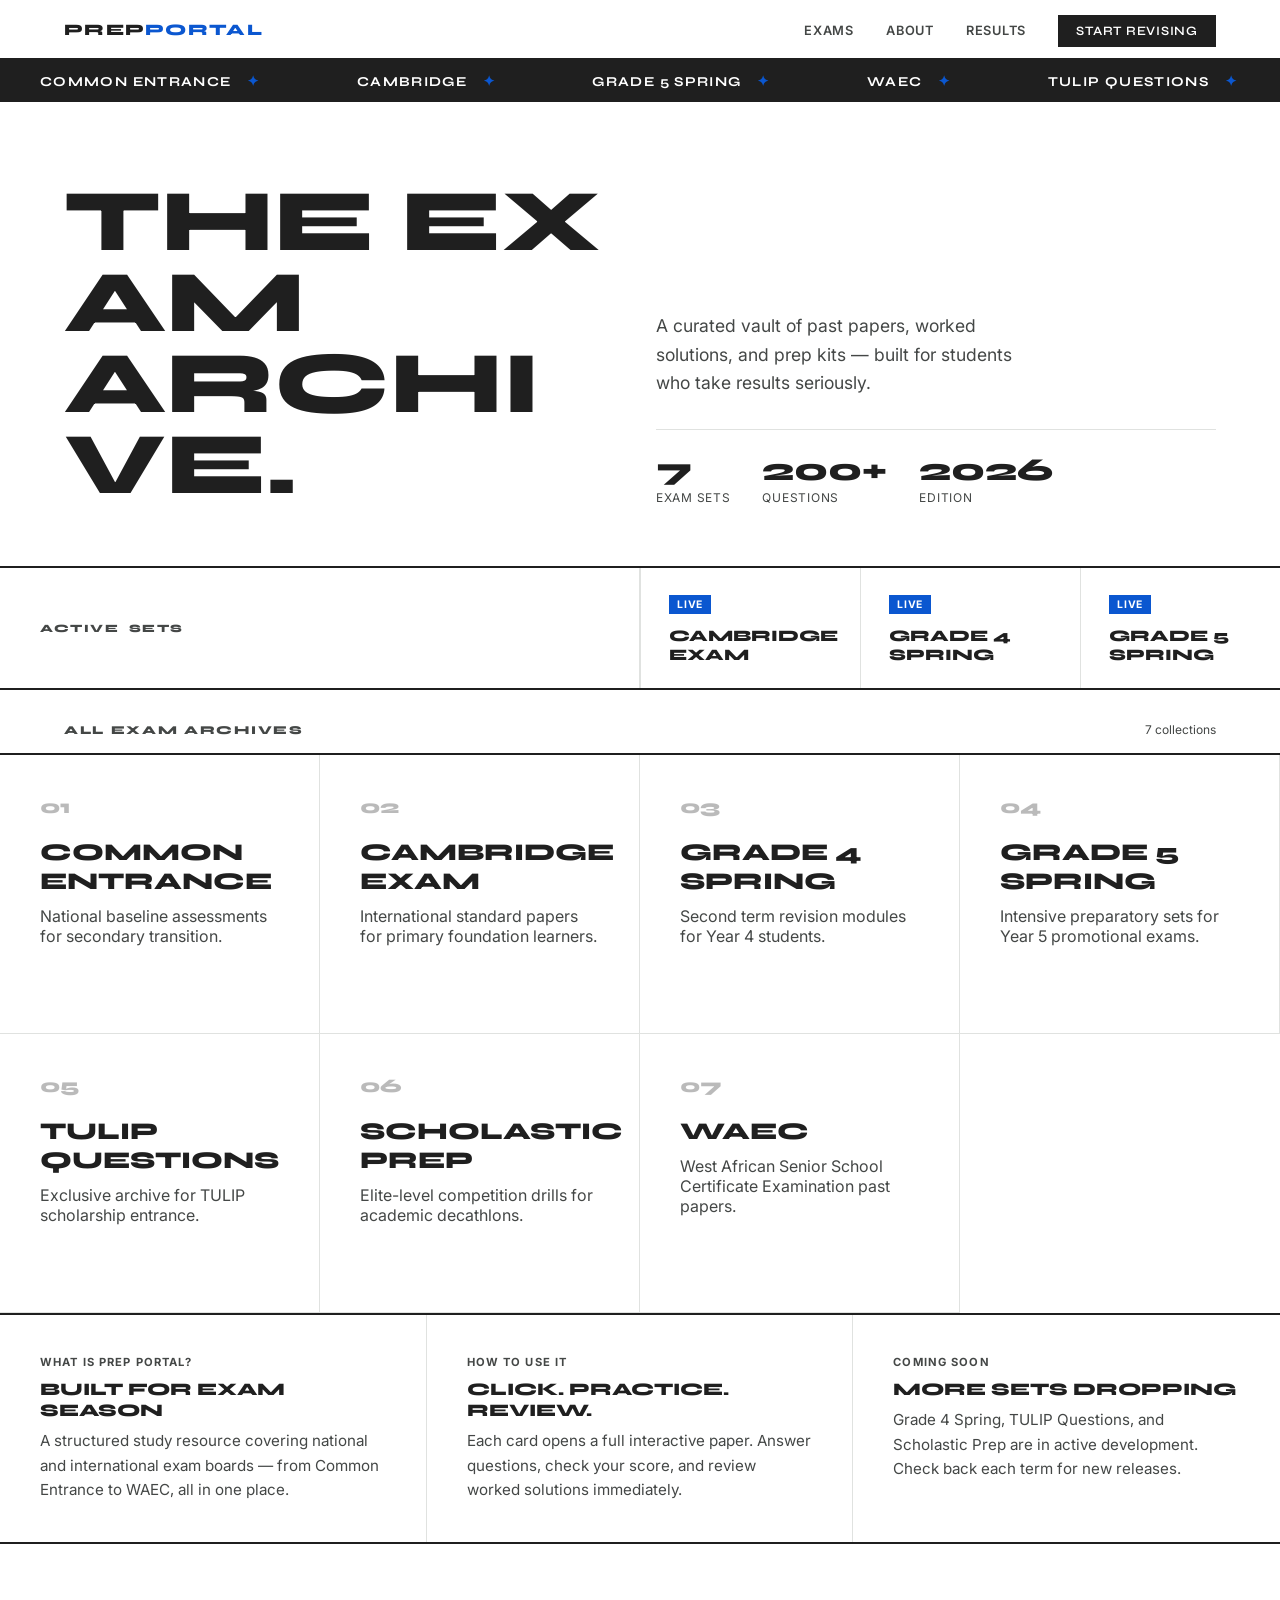
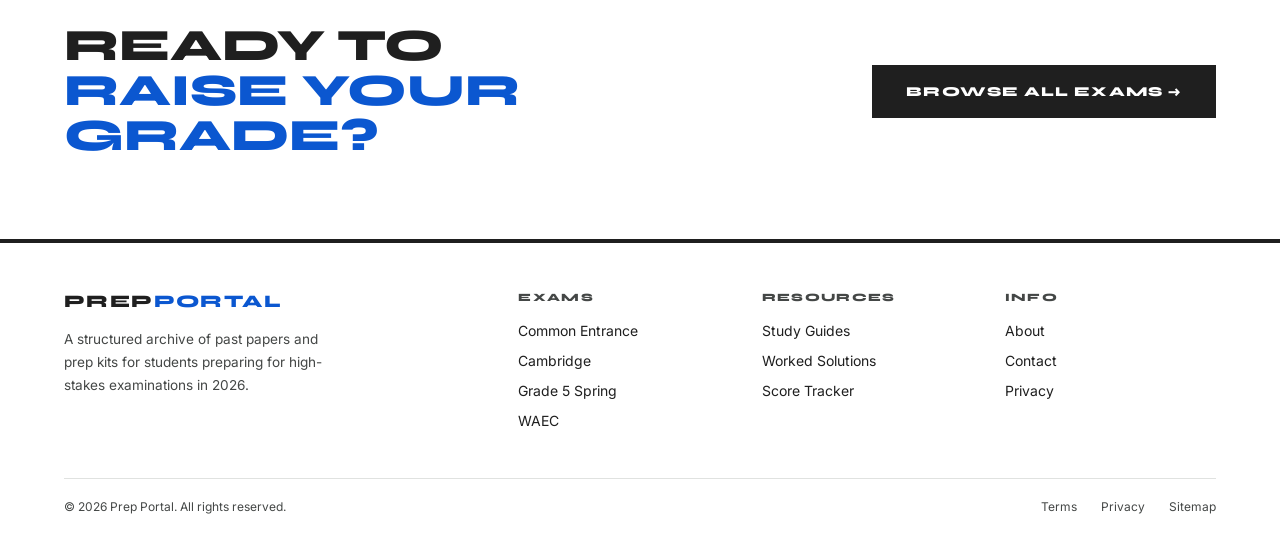
==== commit 99403c4b: "update" ====
--- a/index.html
+++ b/index.html
@@ -1,5 +1,6 @@
 <!DOCTYPE html>
 <html lang="en">
+
 <head>
     <meta charset="UTF-8">
     <meta name="viewport" content="width=device-width, initial-scale=1.0">
@@ -8,609 +9,35 @@
     <link rel="preconnect" href="https://fonts.googleapis.com">
     <link rel="preconnect" href="https://fonts.gstatic.com" crossorigin>
     <link href="https://fonts.googleapis.com/css2?family=Inter:wght@400;500;600&family=Syne:wght@700;800&display=swap" rel="stylesheet">
+    
+    <link rel="stylesheet" href="./main.css">
+</head>
 
-    <style>
-        :root {
-            --bg: #ffffff;
-            --ink: #1f1f1f;
-            --blue: #0b57d0;
-            --muted: #444746;
-            --rule: #e0e2e0;
-            --cb: cubic-bezier(0.22, 1, 0.36, 1);
-        }
-
-        *, *::before, *::after { box-sizing: border-box; margin: 0; padding: 0; }
-
-        html { scroll-behavior: smooth; }
-
-        body {
-            font-family: 'Inter', sans-serif;
-            background: var(--bg);
-            color: var(--ink);
-            overflow-x: hidden;
-            opacity: 0;
-            transition: opacity 0.5s ease;
-        }
-        body.active { opacity: 1; }
-
-        /* ─── NAV ─── */
-        nav {
-            position: fixed;
-            top: 0; left: 0; right: 0;
-            z-index: 100;
-            display: flex;
-            align-items: center;
-            justify-content: space-between;
-            padding: 0 5%;
-            height: 60px;
-            background: var(--bg);
-            border-bottom: 2px solid var(--ink);
-            transition: background 0.3s ease;
-        }
-
-        .nav-logo {
-            font-family: 'Syne', sans-serif;
-            font-weight: 800;
-            font-size: 1rem;
-            text-transform: uppercase;
-            letter-spacing: 0.08em;
-            text-decoration: none;
-            color: var(--ink);
-        }
-
-        .nav-logo span { color: var(--blue); }
-
-        .nav-links {
-            display: flex;
-            align-items: center;
-            gap: 2rem;
-            list-style: none;
-        }
-
-        .nav-links a {
-            font-size: 0.8rem;
-            font-weight: 600;
-            letter-spacing: 0.06em;
-            text-transform: uppercase;
-            text-decoration: none;
-            color: var(--muted);
-            transition: color 0.2s ease;
-        }
-
-        .nav-links a:hover { color: var(--ink); }
-
-        .nav-cta {
-            font-family: 'Syne', sans-serif;
-            font-weight: 800;
-            font-size: 0.75rem;
-            text-transform: uppercase;
-            letter-spacing: 0.06em;
-            text-decoration: none;
-            color: var(--bg) !important;
-            background: var(--ink);
-            padding: 8px 18px;
-            transition: background 0.2s ease, color 0.2s ease !important;
-        }
-        .nav-cta:hover { background: var(--blue) !important; }
-
-        /* hamburger */
-        .nav-toggle {
-            display: none;
-            flex-direction: column;
-            gap: 5px;
-            cursor: pointer;
-            padding: 4px;
-        }
-        .nav-toggle span {
-            width: 24px;
-            height: 2px;
-            background: var(--ink);
-            transition: transform 0.3s ease, opacity 0.3s ease;
-        }
-        .nav-toggle.open span:nth-child(1) { transform: translateY(7px) rotate(45deg); }
-        .nav-toggle.open span:nth-child(2) { opacity: 0; }
-        .nav-toggle.open span:nth-child(3) { transform: translateY(-7px) rotate(-45deg); }
-
-        @media (max-width: 700px) {
-            .nav-links { display: none; flex-direction: column; gap: 0; position: absolute; top: 60px; left: 0; right: 0; background: var(--bg); border-bottom: 2px solid var(--ink); }
-            .nav-links.open { display: flex; }
-            .nav-links li { border-top: 1px solid var(--rule); }
-            .nav-links a { display: block; padding: 16px 5%; }
-            .nav-toggle { display: flex; }
-        }
-
-        /* ─── TICKER ─── */
-        .ticker {
-            margin-top: 60px;
-            border-bottom: 2px solid var(--ink);
-            overflow: hidden;
-            background: var(--ink);
-            color: var(--bg);
-            padding: 10px 0;
-            white-space: nowrap;
-        }
-
-        .ticker-track {
-            display: inline-flex;
-            animation: ticker-scroll 30s linear infinite;
-        }
-
-        .ticker-item {
-            font-family: 'Syne', sans-serif;
-            font-weight: 700;
-            font-size: 0.85rem;
-            text-transform: uppercase;
-            letter-spacing: 0.1em;
-            padding: 0 2.5rem;
-        }
-
-        .ticker-dot {
-            color: var(--blue);
-            padding: 0 1rem;
-        }
-
-        @keyframes ticker-scroll {
-            0%   { transform: translateX(0); }
-            100% { transform: translateX(-50%); }
-        }
-
-        /* ─── HERO / HEADER ─── */
-        header {
-            padding: 80px 5% 60px;
-            display: grid;
-            grid-template-columns: 1fr 1fr;
-            align-items: end;
-            gap: 2rem;
-            border-bottom: 2px solid var(--ink);
-        }
-
-        .hero-left h1 {
-            font-family: 'Syne', sans-serif;
-            font-size: clamp(2.5rem, 9vw, 5.5rem);
-            line-height: 0.92;
-            text-transform: uppercase;
-        }
-
-        /* Character animation */
-        .char-wrapper { display: inline-block; overflow: hidden; vertical-align: bottom; }
-        .char {
-            display: inline-block;
-            transform: translateY(110%);
-            transition: transform 1s var(--cb);
-        }
-        .active .char { transform: translateY(0); }
-
-        .hero-right {
-            opacity: 0;
-            transform: translateY(20px);
-            transition: opacity 1s var(--cb) 0.6s, transform 1s var(--cb) 0.6s;
-        }
-        .active .hero-right { opacity: 1; transform: translateY(0); }
-
-        .hero-tagline {
-            font-size: clamp(0.9rem, 1.5vw, 1.1rem);
-            color: var(--muted);
-            line-height: 1.6;
-            max-width: 380px;
-            margin-bottom: 2rem;
-        }
-
-        .hero-stat-row {
-            display: flex;
-            gap: 2rem;
-            border-top: 1px solid var(--rule);
-            padding-top: 1.5rem;
-        }
-
-        .hero-stat strong {
-            font-family: 'Syne', sans-serif;
-            font-weight: 800;
-            font-size: 2rem;
-            display: block;
-            line-height: 1;
-        }
-
-        .hero-stat span {
-            font-size: 0.75rem;
-            text-transform: uppercase;
-            letter-spacing: 0.06em;
-            color: var(--muted);
-        }
-
-        @media (max-width: 700px) {
-            header { grid-template-columns: 1fr; padding: 40px 5% 40px; }
-            .hero-stat-row { gap: 1.2rem; }
-        }
-
-        /* ─── FEATURED BAND ─── */
-        .featured-band {
-            display: grid;
-            grid-template-columns: 1fr 1fr;
-            border-bottom: 2px solid var(--ink);
-        }
-
-        .featured-label {
-            padding: 20px 40px;
-            border-right: 1px solid var(--rule);
-            display: flex;
-            align-items: center;
-        }
-
-        .featured-label span {
-            font-family: 'Syne', sans-serif;
-            font-weight: 800;
-            font-size: 0.7rem;
-            text-transform: uppercase;
-            letter-spacing: 0.14em;
-            color: var(--muted);
-        }
-
-        .featured-cards {
-            display: flex;
-            overflow-x: auto;
-            scrollbar-width: none;
-        }
-        .featured-cards::-webkit-scrollbar { display: none; }
-
-        .feat-card {
-            flex: 0 0 220px;
-            padding: 24px 28px;
-            border-left: 1px solid var(--rule);
-            text-decoration: none;
-            color: inherit;
-            transition: background 0.3s var(--cb);
-            position: relative;
-            overflow: hidden;
-        }
-
-        .feat-card::after {
-            content: '';
-            position: absolute;
-            bottom: 0; left: 0; right: 0; height: 0;
-            background: var(--blue);
-            transition: height 0.4s var(--cb);
-            z-index: 0;
-        }
-
-        .feat-card:hover::after { height: 100%; }
-        .feat-card:hover { color: white; }
-
-        .feat-card-inner { position: relative; z-index: 1; }
-        .feat-badge {
-            display: inline-block;
-            font-size: 0.65rem;
-            font-weight: 700;
-            text-transform: uppercase;
-            letter-spacing: 0.08em;
-            background: var(--blue);
-            color: white;
-            padding: 3px 8px;
-            margin-bottom: 12px;
-            transition: background 0.3s ease;
-        }
-        .feat-card:hover .feat-badge { background: rgba(255,255,255,0.25); }
-
-        .feat-card h3 {
-            font-family: 'Syne', sans-serif;
-            font-weight: 800;
-            font-size: 1rem;
-            text-transform: uppercase;
-            line-height: 1.2;
-        }
-
-        @media (max-width: 700px) {
-            .featured-band { grid-template-columns: 1fr; }
-            .featured-label { border-right: none; border-bottom: 1px solid var(--rule); padding: 16px 24px; }
-        }
-
-        /* ─── SECTION LABEL ─── */
-        .section-header {
-            display: flex;
-            align-items: baseline;
-            justify-content: space-between;
-            padding: 32px 5% 0;
-            border-bottom: 2px solid var(--ink);
-            padding-bottom: 16px;
-        }
-
-        .section-header h2 {
-            font-family: 'Syne', sans-serif;
-            font-weight: 800;
-            font-size: 0.75rem;
-            text-transform: uppercase;
-            letter-spacing: 0.14em;
-            color: var(--muted);
-        }
-
-        .section-header span {
-            font-size: 0.75rem;
-            color: var(--muted);
-        }
-
-        /* ─── EXAM GRID (original) ─── */
-        .main-content { }
-        .grid {
-            display: grid;
-            grid-template-columns: repeat(auto-fit, minmax(300px, 1fr));
-        }
-
-        .card {
-            border-right: 1px solid var(--rule);
-            border-bottom: 1px solid var(--rule);
-            padding: 40px;
-            text-decoration: none;
-            color: inherit;
-            position: relative;
-            background: var(--bg);
-            opacity: 0;
-            transform: translateY(30px);
-            transition: opacity 0.8s var(--cb), transform 0.8s var(--cb), background 0.4s ease, color 0.4s ease;
-            overflow: hidden;
-        }
-
-        .active .card { opacity: 1; transform: translateY(0); }
-
-        .card::before {
-            content: '';
-            position: absolute;
-            top: 0; left: 0; width: 100%; height: 0;
-            background: var(--blue);
-            transition: height 0.4s var(--cb);
-            z-index: 0;
-        }
-
-        .card:hover::before { height: 100%; }
-        .card:hover { color: white; }
-        .card:hover .card-num { color: white; opacity: 0.7; }
-
-        .card-inner { position: relative; z-index: 1; }
-        .card-num {
-            font-family: 'Syne', sans-serif;
-            opacity: 0.3;
-            display: block;
-            margin-bottom: 20px;
-            font-size: 1.2rem;
-            transition: color 0.4s ease;
-        }
-
-        .card h2 {
-            font-family: 'Syne', sans-serif;
-            font-size: 1.5rem;
-            text-transform: uppercase;
-            margin-bottom: 10px;
-        }
-
-        .card p { color: var(--muted); transition: color 0.4s ease; }
-        .card:hover p { color: white; }
-
-        .card-arrow {
-            display: inline-block;
-            margin-top: 20px;
-            font-size: 1.4rem;
-            opacity: 0;
-            transform: translateX(-10px);
-            transition: opacity 0.3s ease, transform 0.3s var(--cb);
-        }
-        .card:hover .card-arrow { opacity: 1; transform: translateX(0); }
-
-        @media (max-width: 600px) {
-            .card { padding: 30px; }
-        }
-
-        /* ─── INFO STRIP ─── */
-        .info-strip {
-            display: grid;
-            grid-template-columns: repeat(3, 1fr);
-            border-top: 2px solid var(--ink);
-            border-bottom: 2px solid var(--ink);
-        }
-
-        .info-cell {
-            padding: 40px;
-            border-right: 1px solid var(--rule);
-        }
-
-        .info-cell:last-child { border-right: none; }
-
-        .info-cell .label {
-            font-size: 0.7rem;
-            font-weight: 700;
-            text-transform: uppercase;
-            letter-spacing: 0.1em;
-            color: var(--muted);
-            margin-bottom: 10px;
-        }
-
-        .info-cell p {
-            font-size: 0.95rem;
-            line-height: 1.6;
-            color: var(--muted);
-        }
-
-        .info-cell h3 {
-            font-family: 'Syne', sans-serif;
-            font-weight: 800;
-            font-size: 1.1rem;
-            text-transform: uppercase;
-            margin-bottom: 8px;
-        }
-
-        @media (max-width: 700px) {
-            .info-strip { grid-template-columns: 1fr; }
-            .info-cell { border-right: none; border-bottom: 1px solid var(--rule); padding: 28px 24px; }
-            .info-cell:last-child { border-bottom: none; }
-        }
-
-        /* ─── CTA BAND ─── */
-        .cta-band {
-            padding: 80px 5%;
-            display: flex;
-            align-items: center;
-            justify-content: space-between;
-            gap: 2rem;
-            border-bottom: 2px solid var(--ink);
-        }
-
-        .cta-band h2 {
-            font-family: 'Syne', sans-serif;
-            font-weight: 800;
-            font-size: clamp(1.5rem, 4vw, 2.8rem);
-            text-transform: uppercase;
-            line-height: 1;
-            max-width: 560px;
-        }
-
-        .cta-band h2 em {
-            font-style: normal;
-            color: var(--blue);
-        }
-
-        .cta-btn {
-            flex-shrink: 0;
-            font-family: 'Syne', sans-serif;
-            font-weight: 800;
-            font-size: 0.85rem;
-            text-transform: uppercase;
-            letter-spacing: 0.08em;
-            text-decoration: none;
-            color: var(--bg);
-            background: var(--ink);
-            padding: 16px 32px;
-            border: 2px solid var(--ink);
-            transition: background 0.25s ease, color 0.25s ease;
-        }
-
-        .cta-btn:hover { background: var(--blue); border-color: var(--blue); }
-
-        @media (max-width: 700px) {
-            .cta-band { flex-direction: column; align-items: flex-start; padding: 48px 5%; }
-        }
-
-        /* ─── FOOTER ─── */
-        footer {
-            border-top: 2px solid var(--ink);
-            padding: 0 5%;
-        }
-
-        .footer-top {
-            display: grid;
-            grid-template-columns: 2fr 1fr 1fr 1fr;
-            gap: 2rem;
-            padding: 48px 0;
-            border-bottom: 1px solid var(--rule);
-        }
-
-        .footer-brand .logo {
-            font-family: 'Syne', sans-serif;
-            font-weight: 800;
-            font-size: 1.1rem;
-            text-transform: uppercase;
-            letter-spacing: 0.08em;
-            display: block;
-            margin-bottom: 16px;
-        }
-
-        .footer-brand .logo span { color: var(--blue); }
-
-        .footer-brand p {
-            font-size: 0.85rem;
-            color: var(--muted);
-            line-height: 1.7;
-            max-width: 260px;
-        }
-
-        .footer-col h4 {
-            font-family: 'Syne', sans-serif;
-            font-weight: 800;
-            font-size: 0.7rem;
-            text-transform: uppercase;
-            letter-spacing: 0.12em;
-            color: var(--muted);
-            margin-bottom: 16px;
-        }
-
-        .footer-col ul { list-style: none; }
-
-        .footer-col ul li + li { margin-top: 10px; }
-
-        .footer-col ul a {
-            font-size: 0.875rem;
-            color: var(--ink);
-            text-decoration: none;
-            transition: color 0.2s ease;
-        }
-
-        .footer-col ul a:hover { color: var(--blue); }
-
-        .footer-bottom {
-            display: flex;
-            align-items: center;
-            justify-content: space-between;
-            padding: 20px 0;
-            gap: 1rem;
-        }
-
-        .footer-bottom p {
-            font-size: 0.75rem;
-            color: var(--muted);
-        }
-
-        .footer-bottom-links {
-            display: flex;
-            gap: 1.5rem;
-        }
-
-        .footer-bottom-links a {
-            font-size: 0.75rem;
-            color: var(--muted);
-            text-decoration: none;
-        }
-
-        .footer-bottom-links a:hover { color: var(--ink); }
-
-        @media (max-width: 800px) {
-            .footer-top { grid-template-columns: 1fr 1fr; }
-        }
-
-        @media (max-width: 500px) {
-            .footer-top { grid-template-columns: 1fr; }
-            .footer-bottom { flex-direction: column; align-items: flex-start; }
-        }
-
-        /* ─── SCROLL REVEAL ─── */
-        .reveal {
-            opacity: 0;
-            transform: translateY(24px);
-            transition: opacity 0.8s var(--cb), transform 0.8s var(--cb);
-        }
-        .reveal.visible { opacity: 1; transform: translateY(0); }
-    </style>
-</head>
 <body>
-
+    
     <!-- ═══ NAV ═══ -->
     <nav id="site-nav">
         <a href="#" class="nav-logo">Prep<span>Portal</span></a>
-
+        
         <ul class="nav-links" id="nav-links">
             <li><a href="#exams">Exams</a></li>
             <li><a href="#about">About</a></li>
             <li><a href="#">Results</a></li>
             <li><a href="#" class="nav-cta">Start Revising</a></li>
         </ul>
-
+        
         <div class="nav-toggle" id="nav-toggle" aria-label="Toggle menu">
             <span></span><span></span><span></span>
         </div>
     </nav>
-
+    
     <!-- ═══ TICKER ═══ -->
     <div class="ticker" aria-hidden="true">
         <div class="ticker-track" id="ticker-track">
             <!-- filled by JS -->
         </div>
     </div>
-
+    
     <!-- ═══ HERO ═══ -->
     <header>
         <div class="hero-left">
@@ -625,7 +52,7 @@
             </div>
         </div>
     </header>
-
+    
     <!-- ═══ FEATURED BAND ═══ -->
     <div class="featured-band reveal">
         <div class="featured-label">
@@ -635,18 +62,18 @@
             <!-- filled by JS -->
         </div>
     </div>
-
+    
     <!-- ═══ SECTION HEADER ═══ -->
     <div class="section-header" id="exams">
         <h2>All Exam Archives</h2>
         <span>7 collections</span>
     </div>
-
+    
     <!-- ═══ MAIN GRID (original) ═══ -->
     <main class="main-content">
         <div class="grid" id="exam-grid"></div>
     </main>
-
+    
     <!-- ═══ INFO STRIP ═══ -->
     <section class="info-strip" id="about">
         <div class="info-cell reveal">
@@ -665,13 +92,13 @@
             <p>Grade 4 Spring, TULIP Questions, and Scholastic Prep are in active development. Check back each term for new releases.</p>
         </div>
     </section>
-
+    
     <!-- ═══ CTA BAND ═══ -->
     <section class="cta-band reveal">
         <h2>Ready to <em>raise your grade?</em></h2>
         <a href="#exams" class="cta-btn">Browse All Exams &rarr;</a>
     </section>
-
+    
     <!-- ═══ FOOTER ═══ -->
     <footer>
         <div class="footer-top">
@@ -714,26 +141,26 @@
             </div>
         </div>
     </footer>
-
+    
     <script>
         /* ── DATA ── */
         const examData = [
-            { id: "01", title: "Common Entrance",  desc: "National baseline assessments for secondary transition.",             link: "#",                         live: false },
-            { id: "02", title: "Cambridge Exam",   desc: "International standard papers for primary foundation learners.",      link: "./Cambridge/index.html",    live: true  },
-            { id: "03", title: "Grade 4 Spring",   desc: "Second term revision modules for Year 4 students.",                  link: "./Grade-4-Exam/index.html",                         live: true },
-            { id: "04", title: "Grade 5 Spring",   desc: "Intensive preparatory sets for Year 5 promotional exams.",           link: "./Grade-5-Exam/index.html", live: true  },
-            { id: "05", title: "TULIP Questions",  desc: "Exclusive archive for TULIP scholarship entrance.",                  link: "#",                         live: false },
-            { id: "06", title: "Scholastic Prep",  desc: "Elite-level competition drills for academic decathlons.",            link: "#",                         live: false },
-            { id: "07", title: "WAEC",             desc: "West African Senior School Certificate Examination past papers.",    link: "./WAEC/index.html",         live: true  },
+            { id: "01", title: "Common Entrance", desc: "National baseline assessments for secondary transition.", link: "#", live: false },
+            { id: "02", title: "Cambridge Exam", desc: "International standard papers for primary foundation learners.", link: "./Cambridge/index.html", live: true },
+            { id: "03", title: "Grade 4 Spring", desc: "Second term revision modules for Year 4 students.", link: "./Grade-4-Exam/index.html", live: true },
+            { id: "04", title: "Grade 5 Spring", desc: "Intensive preparatory sets for Year 5 promotional exams.", link: "./Grade-5-Exam/index.html", live: true },
+            { id: "05", title: "TULIP Questions", desc: "Exclusive archive for TULIP scholarship entrance.", link: "#", live: false },
+            { id: "06", title: "Scholastic Prep", desc: "Elite-level competition drills for academic decathlons.", link: "#", live: false },
+            { id: "07", title: "WAEC", desc: "West African Senior School Certificate Examination past papers.", link: "./WAEC/index.html", live: true },
         ];
-
+        
         /* ── TICKER ── */
         const tickerItems = [
             "Common Entrance", "Cambridge", "Grade 5 Spring", "WAEC",
             "TULIP Questions", "Scholastic Prep", "Grade 4 Spring",
             "2026 Edition", "New Papers Added", "Interactive Quizzes",
         ];
-
+        
         const tickerTrack = document.getElementById('ticker-track');
         const fullList = [...tickerItems, ...tickerItems]; // double for seamless loop
         fullList.forEach(t => {
@@ -742,7 +169,7 @@
             item.innerHTML = t + '<span class="ticker-dot">✦</span>';
             tickerTrack.appendChild(item);
         });
-
+        
         /* ── FEATURED BAND ── */
         const liveExams = examData.filter(e => e.live);
         const featuredCards = document.getElementById('featured-cards');
@@ -758,7 +185,7 @@
             `;
             featuredCards.appendChild(a);
         });
-
+        
         /* ── MAIN GRID ── */
         const grid = document.getElementById('exam-grid');
         examData.forEach((item, index) => {
@@ -776,7 +203,7 @@
             `;
             grid.appendChild(card);
         });
-
+        
         /* ── TITLE ANIMATION ── */
         const splitText = el => {
             const lines = el.innerHTML.split('<br>');
@@ -798,16 +225,21 @@
             });
         };
         splitText(document.getElementById('main-title'));
-
+        
         /* ── SCROLL REVEAL ── */
         const revealObserver = new IntersectionObserver(entries => {
-            entries.forEach(e => { if (e.isIntersecting) { e.target.classList.add('visible'); revealObserver.unobserve(e.target); } });
+            entries.forEach(e => {
+                if (e.isIntersecting) {
+                    e.target.classList.add('visible');
+                    revealObserver.unobserve(e.target);
+                }
+            });
         }, { threshold: 0.12 });
         document.querySelectorAll('.reveal').forEach(el => revealObserver.observe(el));
-
+        
         /* ── BOOT ── */
         window.onload = () => document.body.classList.add('active');
-
+        
         /* ── NAV HAMBURGER ── */
         const toggle = document.getElementById('nav-toggle');
         const navLinks = document.getElementById('nav-links');
@@ -815,7 +247,7 @@
             toggle.classList.toggle('open');
             navLinks.classList.toggle('open');
         });
-
+        
         /* ── NAV SCROLL SHADOW ── */
         window.addEventListener('scroll', () => {
             document.getElementById('site-nav').style.boxShadow =
@@ -823,4 +255,5 @@
         }, { passive: true });
     </script>
 </body>
-</html>
+
+</html>
--- a/main.css
+++ b/main.css
@@ -0,0 +1,752 @@
+:root {
+  --bg: #ffffff;
+  --ink: #1f1f1f;
+  --blue: #0b57d0;
+  --muted: #444746;
+  --rule: #e0e2e0;
+  --cb: cubic-bezier(0.22, 1, 0.36, 1);
+}
+
+*,
+*::before,
+*::after {
+  box-sizing: border-box;
+  margin: 0;
+  padding: 0;
+}
+
+html {
+  scroll-behavior: smooth;
+}
+
+body {
+  font-family: 'Inter', sans-serif;
+  background: var(--bg);
+  color: var(--ink);
+  overflow-x: hidden;
+  opacity: 0;
+  transition: opacity 0.5s ease;
+}
+
+body.active {
+  opacity: 1;
+}
+
+/* ─── NAV ─── */
+nav {
+  position: fixed;
+  top: 0;
+  left: 0;
+  right: 0;
+  z-index: 100;
+  display: flex;
+  align-items: center;
+  justify-content: space-between;
+  padding: 0 5%;
+  height: 60px;
+  background: var(--bg);
+  border-bottom: 2px solid var(--ink);
+  transition: background 0.3s ease;
+}
+
+.nav-logo {
+  font-family: 'Syne', sans-serif;
+  font-weight: 800;
+  font-size: 1rem;
+  text-transform: uppercase;
+  letter-spacing: 0.08em;
+  text-decoration: none;
+  color: var(--ink);
+}
+
+.nav-logo span {
+  color: var(--blue);
+}
+
+.nav-links {
+  display: flex;
+  align-items: center;
+  gap: 2rem;
+  list-style: none;
+}
+
+.nav-links a {
+  font-size: 0.8rem;
+  font-weight: 600;
+  letter-spacing: 0.06em;
+  text-transform: uppercase;
+  text-decoration: none;
+  color: var(--muted);
+  transition: color 0.2s ease;
+}
+
+.nav-links a:hover {
+  color: var(--ink);
+}
+
+.nav-cta {
+  font-family: 'Syne', sans-serif;
+  font-weight: 800;
+  font-size: 0.75rem;
+  text-transform: uppercase;
+  letter-spacing: 0.06em;
+  text-decoration: none;
+  color: var(--bg) !important;
+  background: var(--ink);
+  padding: 8px 18px;
+  transition: background 0.2s ease, color 0.2s ease !important;
+}
+
+.nav-cta:hover {
+  background: var(--blue) !important;
+}
+
+/* hamburger */
+.nav-toggle {
+  display: none;
+  flex-direction: column;
+  gap: 5px;
+  cursor: pointer;
+  padding: 4px;
+}
+
+.nav-toggle span {
+  width: 24px;
+  height: 2px;
+  background: var(--ink);
+  transition: transform 0.3s ease, opacity 0.3s ease;
+}
+
+.nav-toggle.open span:nth-child(1) {
+  transform: translateY(7px) rotate(45deg);
+}
+
+.nav-toggle.open span:nth-child(2) {
+  opacity: 0;
+}
+
+.nav-toggle.open span:nth-child(3) {
+  transform: translateY(-7px) rotate(-45deg);
+}
+
+@media (max-width: 700px) {
+  .nav-links {
+    display: none;
+    flex-direction: column;
+    gap: 0;
+    position: absolute;
+    top: 60px;
+    left: 0;
+    right: 0;
+    background: var(--bg);
+    border-bottom: 2px solid var(--ink);
+  }
+  
+  .nav-links.open {
+    display: flex;
+  }
+  
+  .nav-links li {
+    border-top: 1px solid var(--rule);
+  }
+  
+  .nav-links a {
+    display: block;
+    padding: 16px 5%;
+  }
+  
+  .nav-toggle {
+    display: flex;
+  }
+}
+
+/* ─── TICKER ─── */
+.ticker {
+  margin-top: 60px;
+  border-bottom: 2px solid var(--ink);
+  overflow: hidden;
+  background: var(--ink);
+  color: var(--bg);
+  padding: 10px 0;
+  white-space: nowrap;
+}
+
+.ticker-track {
+  display: inline-flex;
+  animation: ticker-scroll 30s linear infinite;
+}
+
+.ticker-item {
+  font-family: 'Syne', sans-serif;
+  font-weight: 700;
+  font-size: 0.85rem;
+  text-transform: uppercase;
+  letter-spacing: 0.1em;
+  padding: 0 2.5rem;
+}
+
+.ticker-dot {
+  color: var(--blue);
+  padding: 0 1rem;
+}
+
+@keyframes ticker-scroll {
+  0% {
+    transform: translateX(0);
+  }
+  
+  100% {
+    transform: translateX(-50%);
+  }
+}
+
+/* ─── HERO / HEADER ─── */
+header {
+  padding: 80px 5% 60px;
+  display: grid;
+  grid-template-columns: 1fr 1fr;
+  align-items: end;
+  gap: 2rem;
+  border-bottom: 2px solid var(--ink);
+}
+
+
+.hero-left h1 {
+  font-family: 'Syne', sans-serif;
+  font-size: clamp(2rem, 9vw, 5.5rem);
+  line-height: 0.92;
+  text-transform: uppercase;
+  font-weight: 800;
+}
+
+/* Character animation */
+.char-wrapper {
+  display: inline-block;
+  overflow: hidden;
+  vertical-align: bottom;
+}
+
+.char {
+  display: inline-block;
+  transform: translateY(110%);
+  transition: transform 1s var(--cb);
+}
+
+.active .char {
+  transform: translateY(0);
+}
+
+.hero-right {
+  opacity: 0;
+  transform: translateY(20px);
+  transition: opacity 1s var(--cb) 0.6s, transform 1s var(--cb) 0.6s;
+}
+
+.active .hero-right {
+  opacity: 1;
+  transform: translateY(0);
+}
+
+.hero-tagline {
+  font-size: clamp(0.9rem, 1.5vw, 1.1rem);
+  color: var(--muted);
+  line-height: 1.6;
+  max-width: 380px;
+  margin-bottom: 2rem;
+}
+
+.hero-stat-row {
+  display: flex;
+  gap: 2rem;
+  border-top: 1px solid var(--rule);
+  padding-top: 1.5rem;
+}
+
+.hero-stat strong {
+  font-family: 'Syne', sans-serif;
+  font-weight: 800;
+  font-size: 2rem;
+  display: block;
+  line-height: 1;
+}
+
+.hero-stat span {
+  font-size: 0.75rem;
+  text-transform: uppercase;
+  letter-spacing: 0.06em;
+  color: var(--muted);
+}
+
+@media (max-width: 700px) {
+  header {
+    grid-template-columns: 1fr;
+    padding: 40px 5% 40px;
+  }
+  
+  .hero-stat-row {
+    gap: 1.2rem;
+  }
+}
+
+/* ─── FEATURED BAND ─── */
+.featured-band {
+  display: grid;
+  grid-template-columns: 1fr 1fr;
+  border-bottom: 2px solid var(--ink);
+}
+
+.featured-label {
+  padding: 20px 40px;
+  border-right: 1px solid var(--rule);
+  display: flex;
+  align-items: center;
+}
+
+.featured-label span {
+  font-family: 'Syne', sans-serif;
+  font-weight: 800;
+  font-size: 0.7rem;
+  text-transform: uppercase;
+  letter-spacing: 0.14em;
+  color: var(--muted);
+}
+
+.featured-cards {
+  display: flex;
+  overflow-x: auto;
+  scrollbar-width: none;
+}
+
+.featured-cards::-webkit-scrollbar {
+  display: none;
+}
+
+.feat-card {
+  flex: 0 0 220px;
+  padding: 24px 28px;
+  border-left: 1px solid var(--rule);
+  text-decoration: none;
+  color: inherit;
+  transition: background 0.3s var(--cb);
+  position: relative;
+  overflow: hidden;
+}
+
+.feat-card::after {
+  content: '';
+  position: absolute;
+  bottom: 0;
+  left: 0;
+  right: 0;
+  height: 0;
+  background: var(--blue);
+  transition: height 0.4s var(--cb);
+  z-index: 0;
+}
+
+.feat-card:hover::after {
+  height: 100%;
+}
+
+.feat-card:hover {
+  color: white;
+}
+
+.feat-card-inner {
+  position: relative;
+  z-index: 1;
+}
+
+.feat-badge {
+  display: inline-block;
+  font-size: 0.65rem;
+  font-weight: 700;
+  text-transform: uppercase;
+  letter-spacing: 0.08em;
+  background: var(--blue);
+  color: white;
+  padding: 3px 8px;
+  margin-bottom: 12px;
+  transition: background 0.3s ease;
+}
+
+.feat-card:hover .feat-badge {
+  background: rgba(255, 255, 255, 0.25);
+}
+
+.feat-card h3 {
+  font-family: 'Syne', sans-serif;
+  font-weight: 900;
+  font-size: 1rem;
+  text-transform: uppercase;
+  line-height: 1.2;
+}
+
+@media (max-width: 700px) {
+  .featured-band {
+    grid-template-columns: 1fr;
+  }
+  
+  .featured-label {
+    border-right: none;
+    border-bottom: 1px solid var(--rule);
+    padding: 16px 24px;
+  }
+}
+
+/* ─── SECTION LABEL ─── */
+.section-header {
+  display: flex;
+  align-items: baseline;
+  justify-content: space-between;
+  padding: 32px 5% 0;
+  border-bottom: 2px solid var(--ink);
+  padding-bottom: 16px;
+}
+
+.section-header h2 {
+  font-family: 'Syne', sans-serif;
+  font-weight: 800;
+  font-size: 0.75rem;
+  text-transform: uppercase;
+  letter-spacing: 0.14em;
+  color: var(--muted);
+}
+
+.section-header span {
+  font-size: 0.75rem;
+  color: var(--muted);
+}
+
+/* ─── EXAM GRID (original) ─── */
+.main-content {}
+
+.grid {
+  display: grid;
+  grid-template-columns: repeat(auto-fit, minmax(300px, 1fr));
+}
+
+.card {
+  border-right: 1px solid var(--rule);
+  border-bottom: 1px solid var(--rule);
+  padding: 40px;
+  text-decoration: none;
+  color: inherit;
+  position: relative;
+  background: var(--bg);
+  opacity: 0;
+  transform: translateY(30px);
+  transition: opacity 0.8s var(--cb), transform 0.8s var(--cb), background 0.4s ease, color 0.4s ease;
+  overflow: hidden;
+}
+
+.active .card {
+  opacity: 1;
+  transform: translateY(0);
+}
+
+.card::before {
+  content: '';
+  position: absolute;
+  top: 0;
+  left: 0;
+  width: 100%;
+  height: 0;
+  background: var(--blue);
+  transition: height 0.4s var(--cb);
+  z-index: 0;
+}
+
+.card:hover::before {
+  height: 100%;
+}
+
+.card:hover {
+  color: white;
+}
+
+.card:hover .card-num {
+  color: white;
+  opacity: 0.7;
+}
+
+.card-inner {
+  position: relative;
+  z-index: 1;
+}
+
+.card-num {
+  font-family: 'Syne', sans-serif;
+  opacity: 0.3;
+  display: block;
+  font-weight: 800;
+  margin-bottom: 20px;
+  font-size: 1.2rem;
+  transition: color 0.4s ease;
+}
+
+.card h2 {
+  font-family: 'Syne', sans-serif;
+  font-size: 1.5rem;
+  text-transform: uppercase;
+  margin-bottom: 10px;
+  font-weight: 800;
+}
+
+.card p {
+  color: var(--muted);
+  transition: color 0.4s ease;
+}
+
+.card:hover p {
+  color: white;
+}
+
+.card-arrow {
+  display: inline-block;
+  margin-top: 20px;
+  font-size: 1.4rem;
+  opacity: 0;
+  transform: translateX(-10px);
+  transition: opacity 0.3s ease, transform 0.3s var(--cb);
+}
+
+.card:hover .card-arrow {
+  opacity: 1;
+  transform: translateX(0);
+}
+
+@media (max-width: 600px) {
+  .card {
+    padding: 30px;
+  }
+}
+
+/* ─── INFO STRIP ─── */
+.info-strip {
+  display: grid;
+  grid-template-columns: repeat(3, 1fr);
+  border-top: 2px solid var(--ink);
+  border-bottom: 2px solid var(--ink);
+}
+
+.info-cell {
+  padding: 40px;
+  border-right: 1px solid var(--rule);
+}
+
+.info-cell:last-child {
+  border-right: none;
+}
+
+.info-cell .label {
+  font-size: 0.7rem;
+  font-weight: 700;
+  text-transform: uppercase;
+  letter-spacing: 0.1em;
+  color: var(--muted);
+  margin-bottom: 10px;
+}
+
+.info-cell p {
+  font-size: 0.95rem;
+  line-height: 1.6;
+  color: var(--muted);
+}
+
+.info-cell h3 {
+  font-family: 'Syne', sans-serif;
+  font-weight: 800;
+  font-size: 1.1rem;
+  text-transform: uppercase;
+  margin-bottom: 8px;
+}
+
+@media (max-width: 700px) {
+  .info-strip {
+    grid-template-columns: 1fr;
+  }
+  
+  .info-cell {
+    border-right: none;
+    border-bottom: 1px solid var(--rule);
+    padding: 28px 24px;
+  }
+  
+  .info-cell:last-child {
+    border-bottom: none;
+  }
+}
+
+/* ─── CTA BAND ─── */
+.cta-band {
+  padding: 80px 5%;
+  display: flex;
+  align-items: center;
+  justify-content: space-between;
+  gap: 2rem;
+  border-bottom: 2px solid var(--ink);
+}
+
+.cta-band h2 {
+  font-family: 'Syne', sans-serif;
+  font-weight: 800;
+  font-size: clamp(1.5rem, 4vw, 2.8rem);
+  text-transform: uppercase;
+  line-height: 1;
+  max-width: 560px;
+}
+
+.cta-band h2 em {
+  font-style: normal;
+  color: var(--blue);
+}
+
+.cta-btn {
+  flex-shrink: 0;
+  font-family: 'Syne', sans-serif;
+  font-weight: 800;
+  font-size: 0.85rem;
+  text-transform: uppercase;
+  letter-spacing: 0.08em;
+  text-decoration: none;
+  color: var(--bg);
+  background: var(--ink);
+  padding: 16px 32px;
+  border: 2px solid var(--ink);
+  transition: background 0.25s ease, color 0.25s ease;
+}
+
+.cta-btn:hover {
+  background: var(--blue);
+  border-color: var(--blue);
+}
+
+@media (max-width: 700px) {
+  .cta-band {
+    flex-direction: column;
+    align-items: flex-start;
+    padding: 48px 5%;
+  }
+}
+
+/* ─── FOOTER ─── */
+footer {
+  border-top: 2px solid var(--ink);
+  padding: 0 5%;
+}
+
+.footer-top {
+  display: grid;
+  grid-template-columns: 2fr 1fr 1fr 1fr;
+  gap: 2rem;
+  padding: 48px 0;
+  border-bottom: 1px solid var(--rule);
+}
+
+.footer-brand .logo {
+  font-family: 'Syne', sans-serif;
+  font-weight: 800;
+  font-size: 1.1rem;
+  text-transform: uppercase;
+  letter-spacing: 0.08em;
+  display: block;
+  margin-bottom: 16px;
+}
+
+.footer-brand .logo span {
+  color: var(--blue);
+}
+
+.footer-brand p {
+  font-size: 0.85rem;
+  color: var(--muted);
+  line-height: 1.7;
+  max-width: 260px;
+}
+
+.footer-col h4 {
+  font-family: 'Syne', sans-serif;
+  font-weight: 800;
+  font-size: 0.7rem;
+  text-transform: uppercase;
+  letter-spacing: 0.12em;
+  color: var(--muted);
+  margin-bottom: 16px;
+}
+
+.footer-col ul {
+  list-style: none;
+}
+
+.footer-col ul li+li {
+  margin-top: 10px;
+}
+
+.footer-col ul a {
+  font-size: 0.875rem;
+  color: var(--ink);
+  text-decoration: none;
+  transition: color 0.2s ease;
+}
+
+.footer-col ul a:hover {
+  color: var(--blue);
+}
+
+.footer-bottom {
+  display: flex;
+  align-items: center;
+  justify-content: space-between;
+  padding: 20px 0;
+  gap: 1rem;
+}
+
+.footer-bottom p {
+  font-size: 0.75rem;
+  color: var(--muted);
+}
+
+.footer-bottom-links {
+  display: flex;
+  gap: 1.5rem;
+}
+
+.footer-bottom-links a {
+  font-size: 0.75rem;
+  color: var(--muted);
+  text-decoration: none;
+}
+
+.footer-bottom-links a:hover {
+  color: var(--ink);
+}
+
+@media (max-width: 800px) {
+  .footer-top {
+    grid-template-columns: 1fr 1fr;
+  }
+}
+
+@media (max-width: 500px) {
+  .footer-top {
+    grid-template-columns: 1fr;
+  }
+  
+  .footer-bottom {
+    flex-direction: column;
+    align-items: flex-start;
+  }
+}
+
+/* ─── SCROLL REVEAL ─── */
+.reveal {
+  opacity: 0;
+  transform: translateY(24px);
+  transition: opacity 0.8s var(--cb), transform 0.8s var(--cb);
+}
+
+.reveal.visible {
+  opacity: 1;
+  transform: translateY(0);
+}
